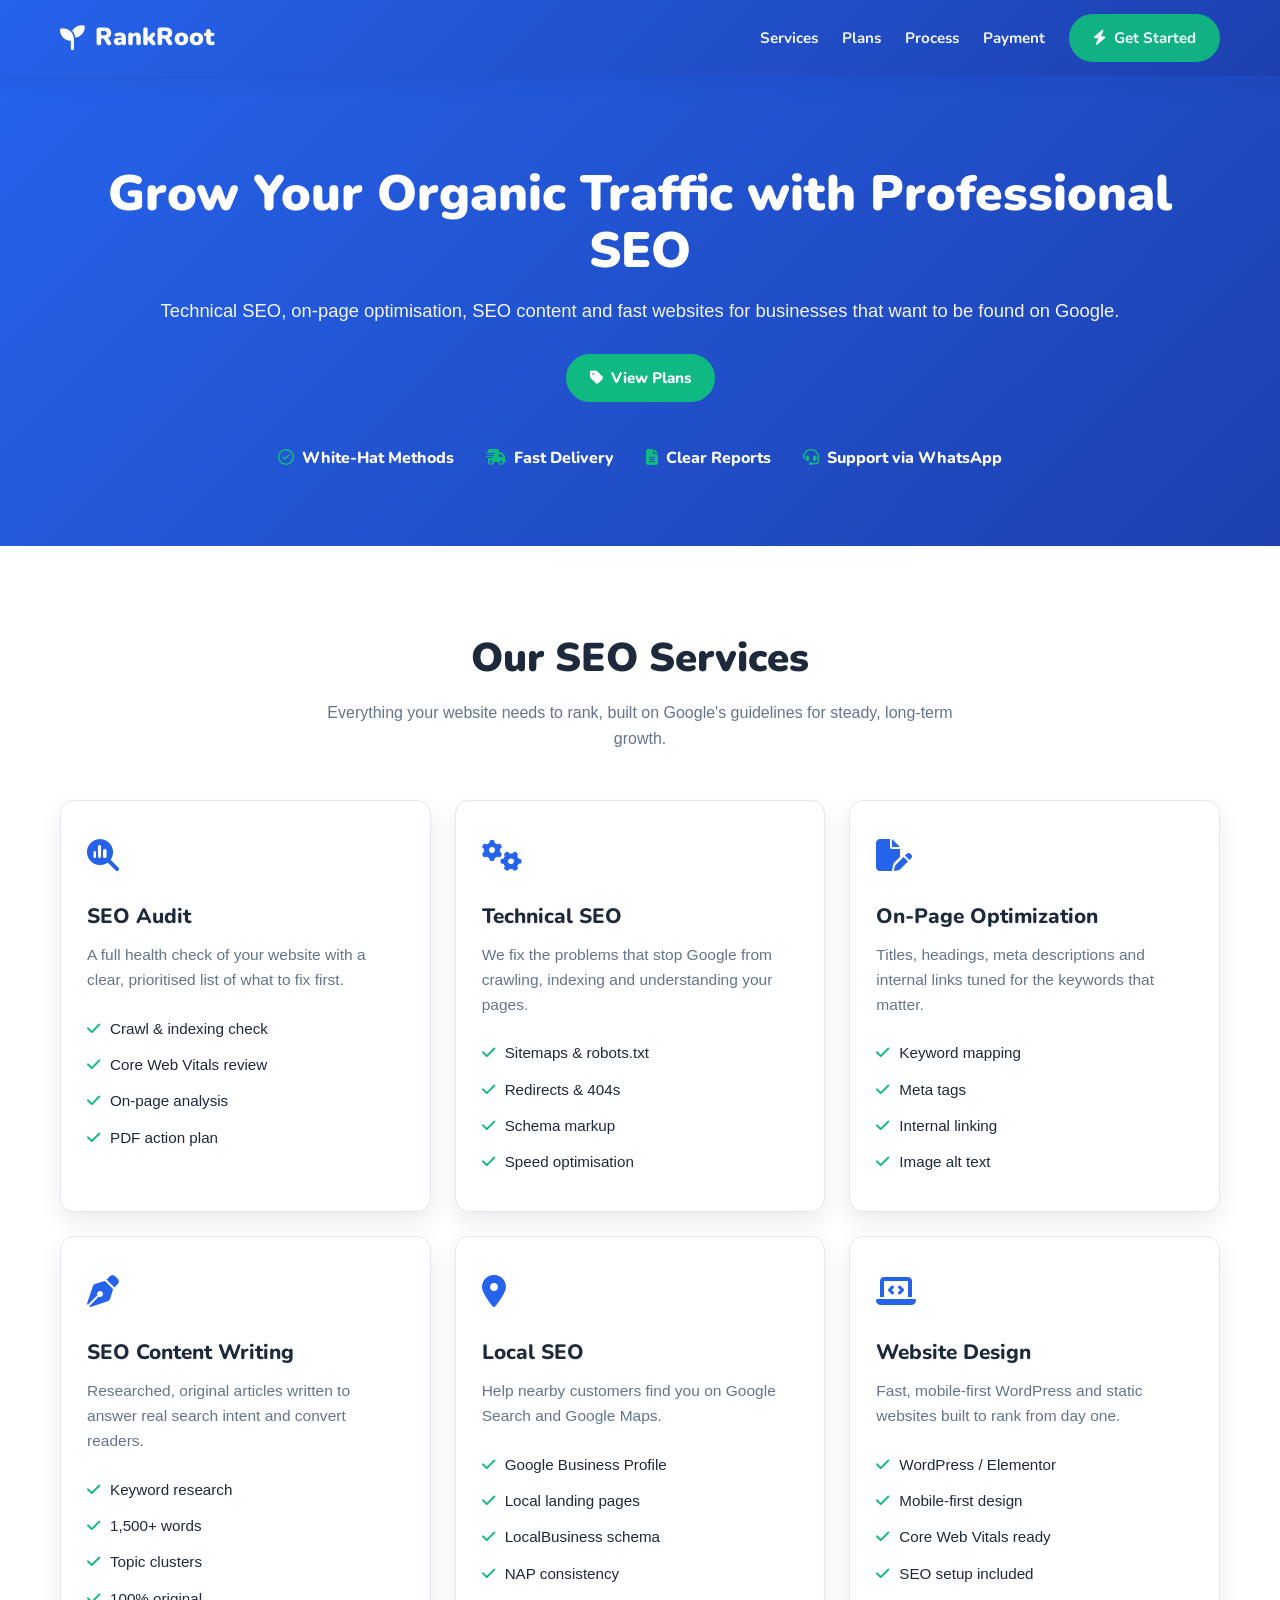
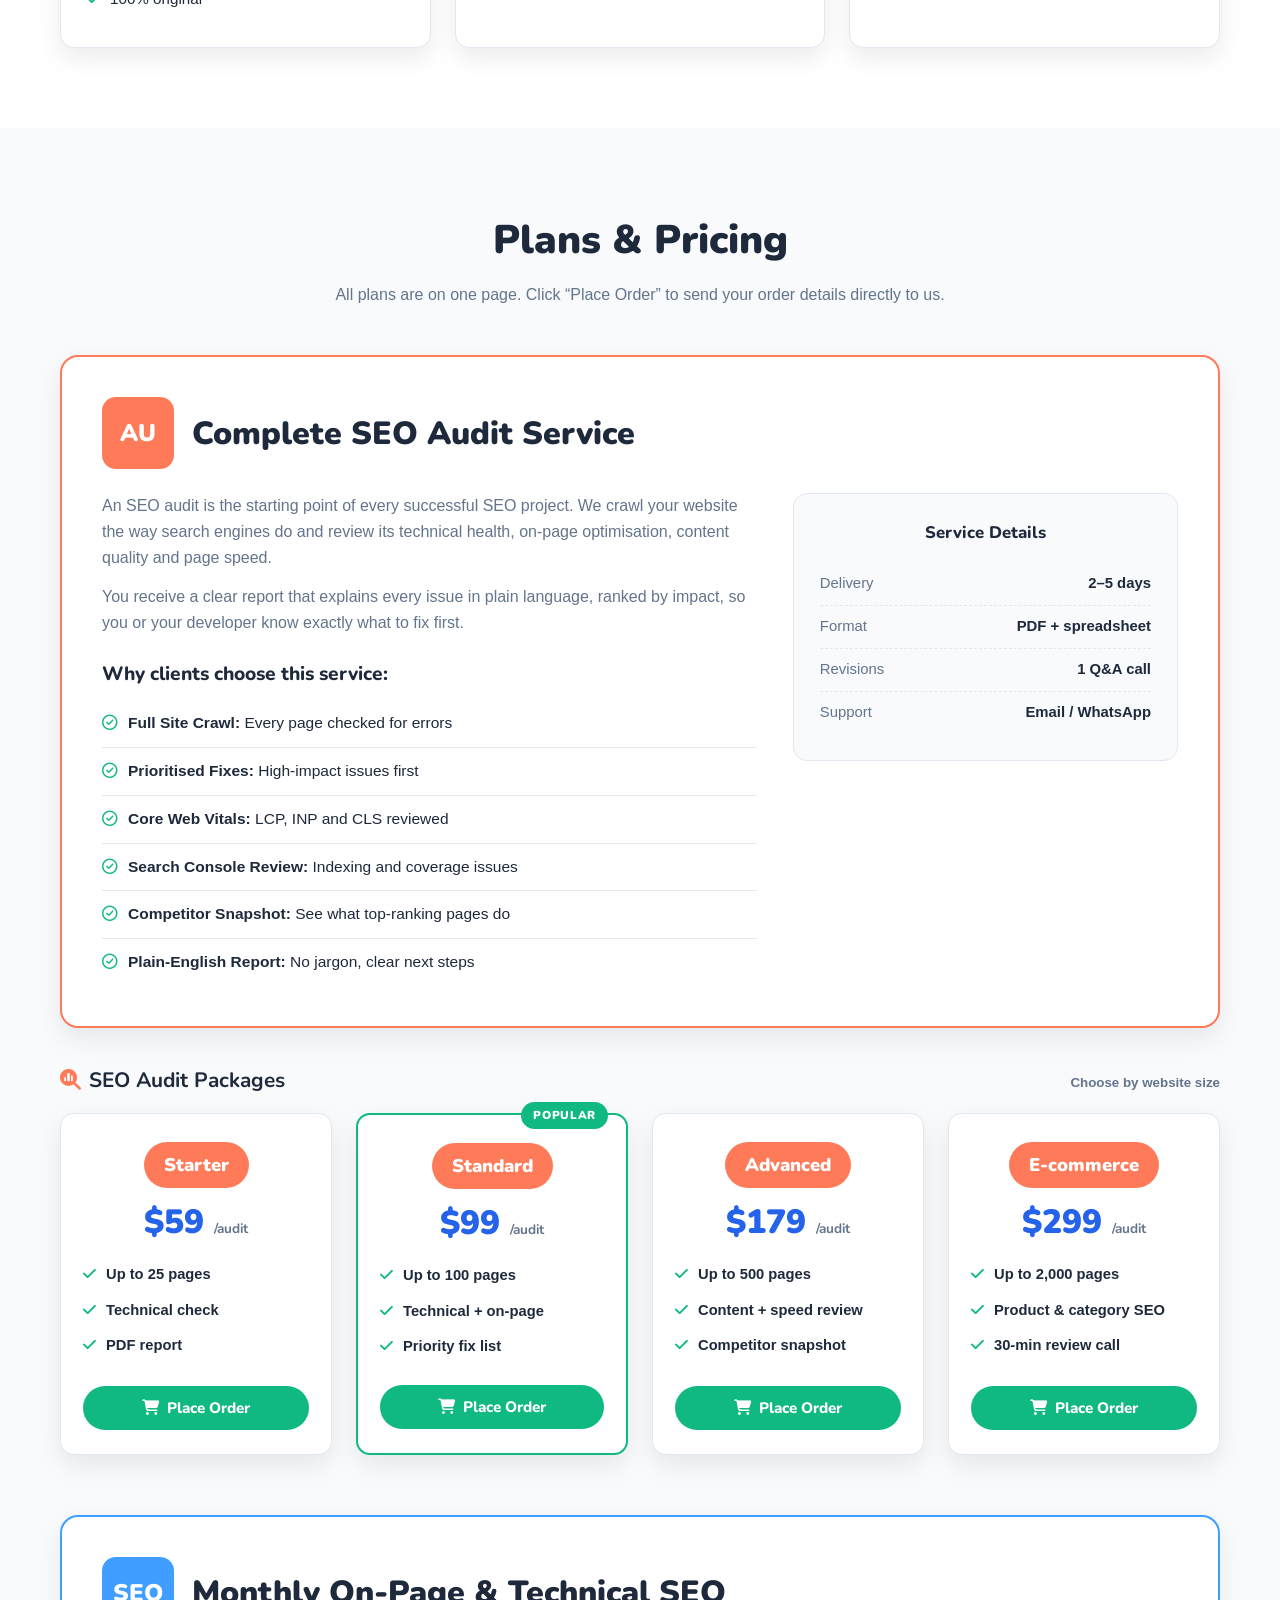
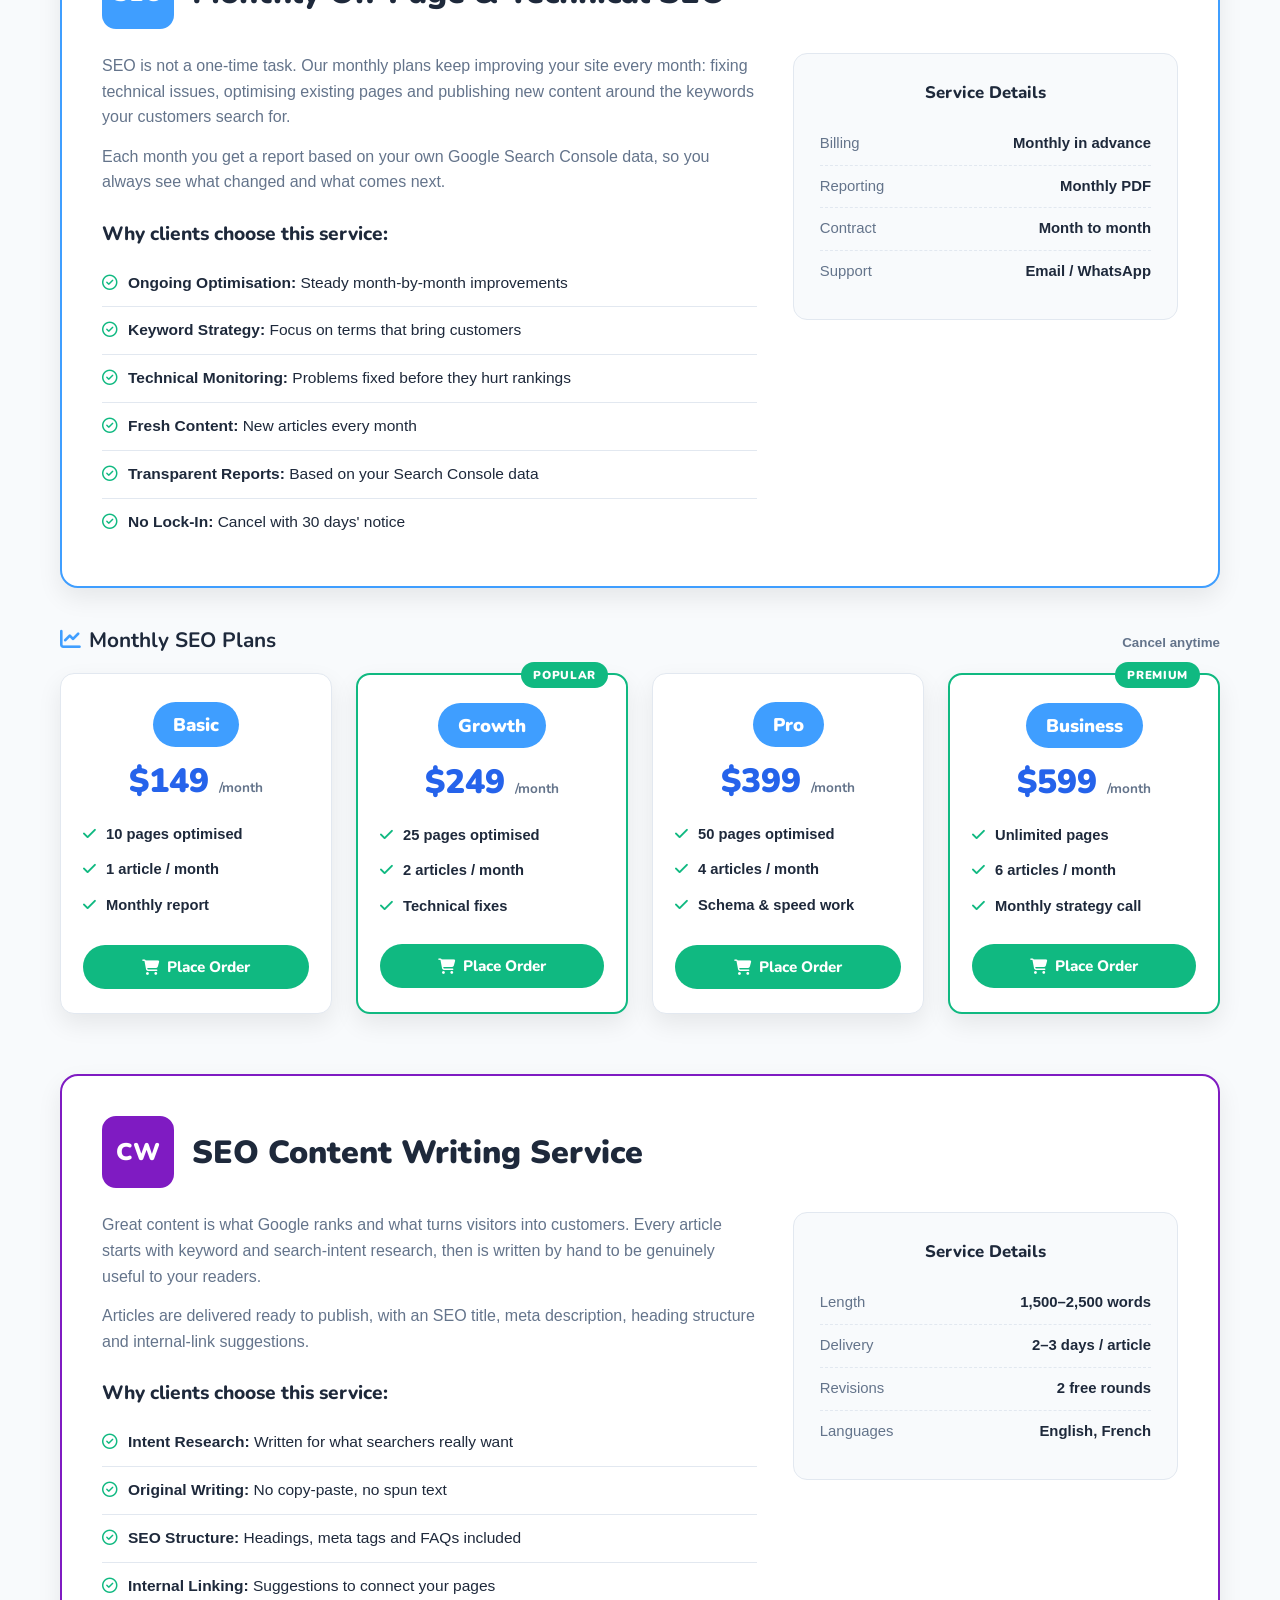
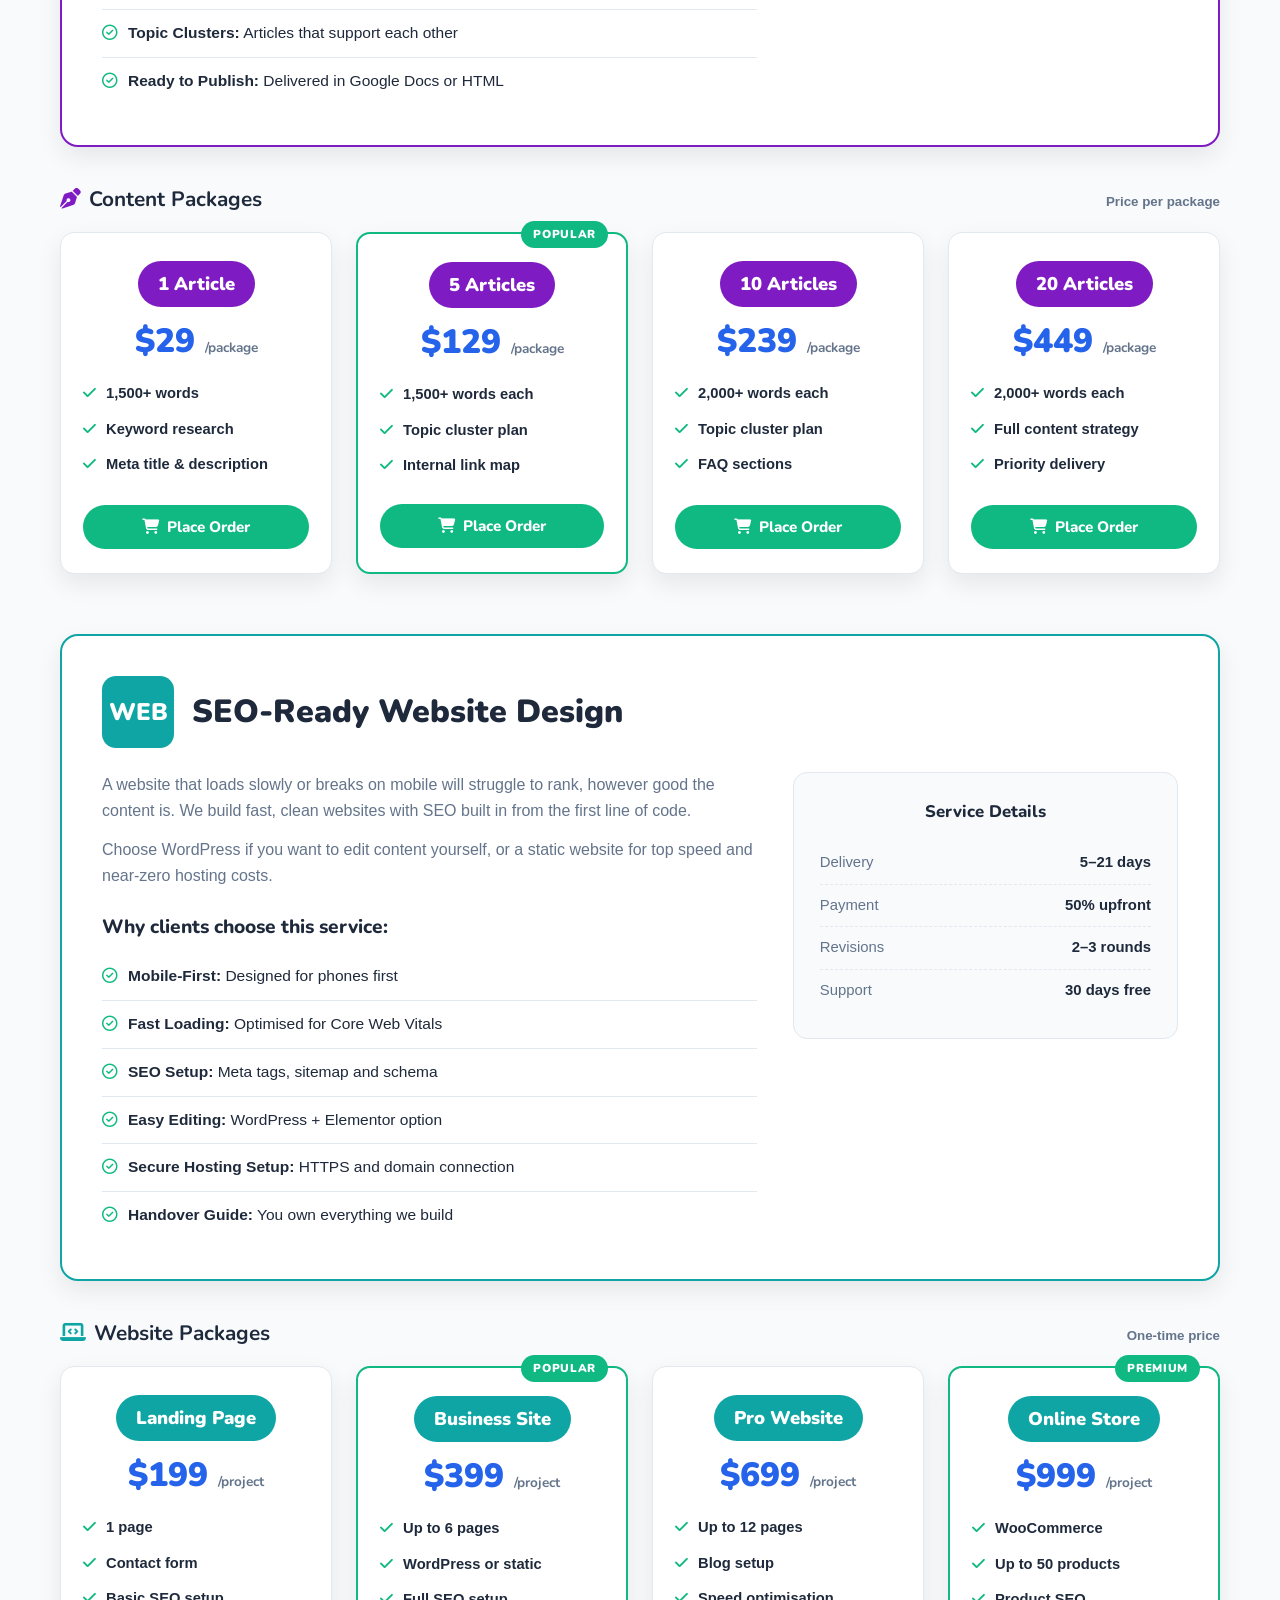
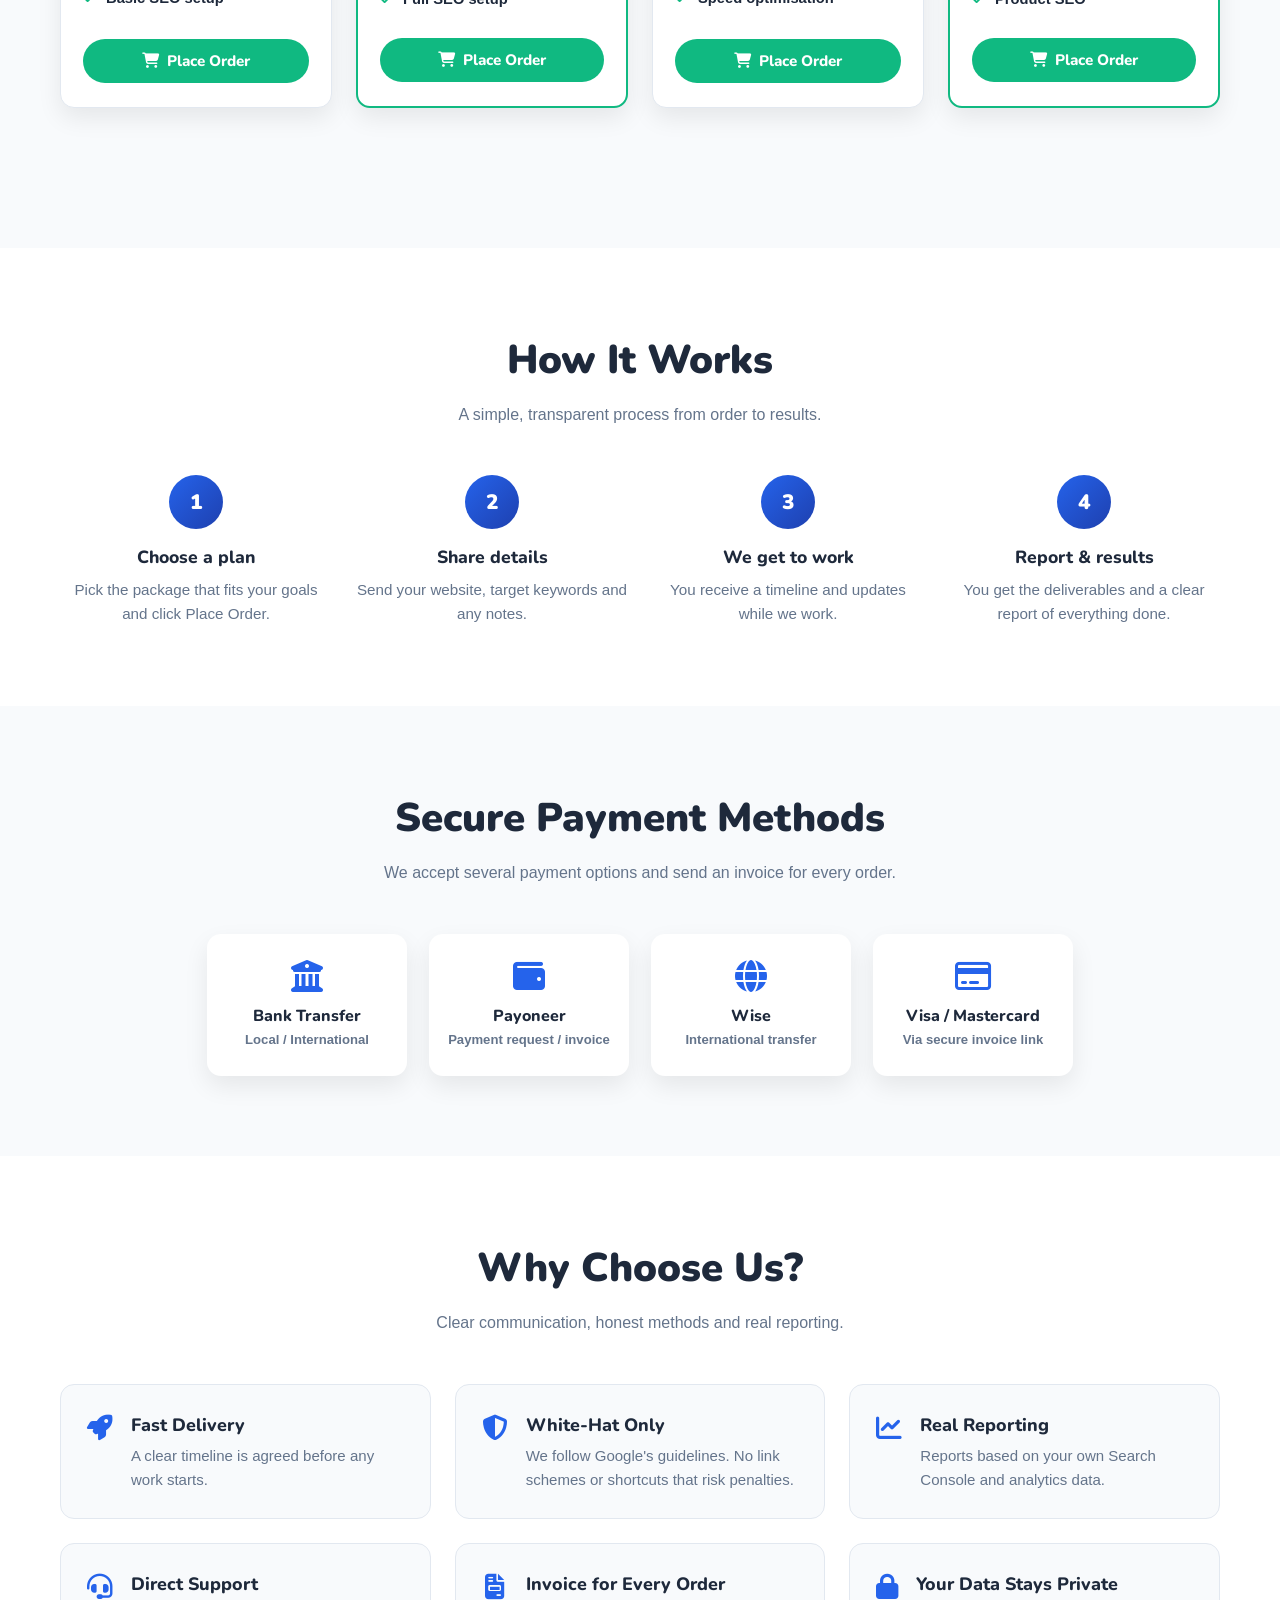
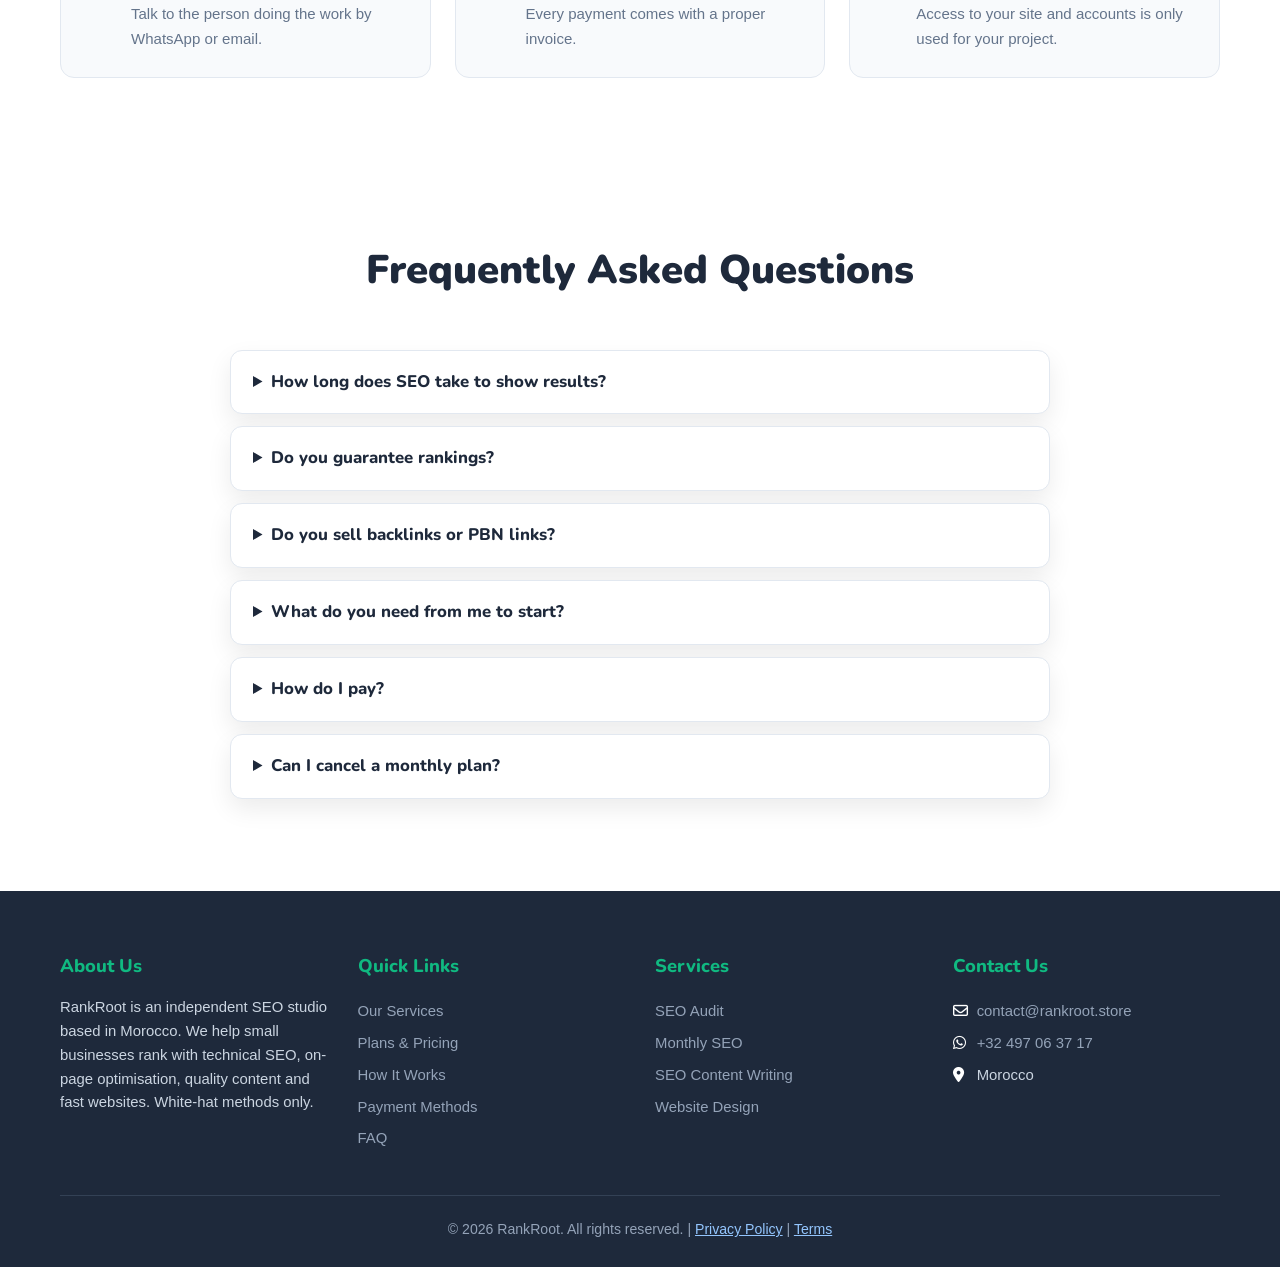
==== index.html @ 09e85301 "RankRoot SEO services site Co-Authored-By: Claude Opus 5.5 <noreply@anthropic.com>" ====
<!doctype html>
<html lang="en">
<head>
<meta charset="utf-8">
<meta name="viewport" content="width=device-width, initial-scale=1">
<title>RankRoot - Professional SEO Services | Audits, Content &amp; Websites</title>
<meta name="description" content="White-hat SEO services: SEO audits, monthly on-page and technical SEO, SEO content writing and fast SEO-ready websites. Clear pricing and real reporting.">
<link rel="preconnect" href="https://fonts.googleapis.com">
<link rel="preconnect" href="https://fonts.gstatic.com" crossorigin>
<link href="https://fonts.googleapis.com/css2?family=Nunito:wght@700;800;900&display=swap" rel="stylesheet">
<link rel="stylesheet" href="https://cdnjs.cloudflare.com/ajax/libs/font-awesome/6.5.1/css/all.min.css">
<link rel="stylesheet" href="styles.css">
</head>
<body>
<header>
  <nav class="container nav">
    <a class="logo" href="index.html"><i class="fa-solid fa-seedling"></i> RankRoot</a>
    <button class="nav-toggle" aria-label="Menu" onclick="this.nextElementSibling.classList.toggle('open')"><i class="fa-solid fa-bars"></i></button>
    <ul>
      <li><a href="index.html#services">Services</a></li>
      <li><a href="index.html#plans">Plans</a></li>
      <li><a href="index.html#process">Process</a></li>
      <li><a href="index.html#payment">Payment</a></li>
      <li><a class="btn" href="index.html#plans"><i class="fa-solid fa-bolt"></i> Get Started</a></li>
    </ul>
  </nav>
</header>
<main>

<section class="hero"><div class="container">
  <h1>Grow Your Organic Traffic with Professional SEO</h1>
  <p>Technical SEO, on-page optimisation, SEO content and fast websites for businesses that want to be found on Google.</p>
  <a class="btn" href="#plans"><i class="fa-solid fa-tag"></i> View Plans</a>
  <div class="trust">
    <span><i class="fa-regular fa-circle-check"></i>White-Hat Methods</span>
    <span><i class="fa-solid fa-truck-fast"></i>Fast Delivery</span>
    <span><i class="fa-solid fa-file-lines"></i>Clear Reports</span>
    <span><i class="fa-solid fa-headset"></i>Support via WhatsApp</span>
  </div>
</div></section>

<section id="services" class="alt"><div class="container">
  <div class="section-title"><h2>Our SEO Services</h2><p>Everything your website needs to rank, built on Google's guidelines for steady, long-term growth.</p></div>
  <div class="grid grid-3"><div class="card"><div class="ico"><i class="fa-solid fa-magnifying-glass-chart"></i></div><h3>SEO Audit</h3><p>A full health check of your website with a clear, prioritised list of what to fix first.</p><ul class="checks"><li><i class="fa-solid fa-check"></i>Crawl &amp; indexing check</li><li><i class="fa-solid fa-check"></i>Core Web Vitals review</li><li><i class="fa-solid fa-check"></i>On-page analysis</li><li><i class="fa-solid fa-check"></i>PDF action plan</li></ul></div><div class="card"><div class="ico"><i class="fa-solid fa-gears"></i></div><h3>Technical SEO</h3><p>We fix the problems that stop Google from crawling, indexing and understanding your pages.</p><ul class="checks"><li><i class="fa-solid fa-check"></i>Sitemaps &amp; robots.txt</li><li><i class="fa-solid fa-check"></i>Redirects &amp; 404s</li><li><i class="fa-solid fa-check"></i>Schema markup</li><li><i class="fa-solid fa-check"></i>Speed optimisation</li></ul></div><div class="card"><div class="ico"><i class="fa-solid fa-file-pen"></i></div><h3>On-Page Optimization</h3><p>Titles, headings, meta descriptions and internal links tuned for the keywords that matter.</p><ul class="checks"><li><i class="fa-solid fa-check"></i>Keyword mapping</li><li><i class="fa-solid fa-check"></i>Meta tags</li><li><i class="fa-solid fa-check"></i>Internal linking</li><li><i class="fa-solid fa-check"></i>Image alt text</li></ul></div><div class="card"><div class="ico"><i class="fa-solid fa-pen-nib"></i></div><h3>SEO Content Writing</h3><p>Researched, original articles written to answer real search intent and convert readers.</p><ul class="checks"><li><i class="fa-solid fa-check"></i>Keyword research</li><li><i class="fa-solid fa-check"></i>1,500+ words</li><li><i class="fa-solid fa-check"></i>Topic clusters</li><li><i class="fa-solid fa-check"></i>100% original</li></ul></div><div class="card"><div class="ico"><i class="fa-solid fa-location-dot"></i></div><h3>Local SEO</h3><p>Help nearby customers find you on Google Search and Google Maps.</p><ul class="checks"><li><i class="fa-solid fa-check"></i>Google Business Profile</li><li><i class="fa-solid fa-check"></i>Local landing pages</li><li><i class="fa-solid fa-check"></i>LocalBusiness schema</li><li><i class="fa-solid fa-check"></i>NAP consistency</li></ul></div><div class="card"><div class="ico"><i class="fa-solid fa-laptop-code"></i></div><h3>Website Design</h3><p>Fast, mobile-first WordPress and static websites built to rank from day one.</p><ul class="checks"><li><i class="fa-solid fa-check"></i>WordPress / Elementor</li><li><i class="fa-solid fa-check"></i>Mobile-first design</li><li><i class="fa-solid fa-check"></i>Core Web Vitals ready</li><li><i class="fa-solid fa-check"></i>SEO setup included</li></ul></div></div>
</div></section>

<section id="plans"><div class="container">
  <div class="section-title"><h2>Plans &amp; Pricing</h2><p>All plans are on one page. Click &ldquo;Place Order&rdquo; to send your order details directly to us.</p></div>
  
<div id="plan-audit" style="--panel: var(--c-audit)">
  <div class="panel">
    <div class="panel-head"><div class="panel-tag">AU</div><h3>Complete SEO Audit Service</h3></div>
    <div class="panel-body">
      <div><p>An SEO audit is the starting point of every successful SEO project. We crawl your website the way search engines do and review its technical health, on-page optimisation, content quality and page speed.</p><p>You receive a clear report that explains every issue in plain language, ranked by impact, so you or your developer know exactly what to fix first.</p><h4>Why clients choose this service:</h4><ul class="why"><li><i class="fa-regular fa-circle-check"></i><strong>Full Site Crawl:</strong> Every page checked for errors</li><li><i class="fa-regular fa-circle-check"></i><strong>Prioritised Fixes:</strong> High-impact issues first</li><li><i class="fa-regular fa-circle-check"></i><strong>Core Web Vitals:</strong> LCP, INP and CLS reviewed</li><li><i class="fa-regular fa-circle-check"></i><strong>Search Console Review:</strong> Indexing and coverage issues</li><li><i class="fa-regular fa-circle-check"></i><strong>Competitor Snapshot:</strong> See what top-ranking pages do</li><li><i class="fa-regular fa-circle-check"></i><strong>Plain-English Report:</strong> No jargon, clear next steps</li></ul></div>
      <div class="side-box"><h5>Service Details</h5><div class="row"><span>Delivery</span><span>2&ndash;5 days</span></div><div class="row"><span>Format</span><span>PDF + spreadsheet</span></div><div class="row"><span>Revisions</span><span>1 Q&amp;A call</span></div><div class="row"><span>Support</span><span>Email / WhatsApp</span></div></div>
    </div>
  </div>
  <div class="packages">
    <div class="pk-head"><h4><i class="fa-solid fa-magnifying-glass-chart"></i>SEO Audit Packages</h4><small>Choose by website size</small></div>
    <div class="grid grid-4"><div class="pkg"><div><span class="badge">Starter</span></div><div class="price">$59 <small>/audit</small></div><ul class="checks"><li><i class="fa-solid fa-check"></i>Up to 25 pages</li><li><i class="fa-solid fa-check"></i>Technical check</li><li><i class="fa-solid fa-check"></i>PDF report</li></ul><button class="btn btn-block" data-plan="SEO Audit - Starter" data-price="$59/audit"><i class="fa-solid fa-cart-shopping"></i> Place Order</button></div><div class="pkg featured"><span class="ribbon">POPULAR</span><div><span class="badge">Standard</span></div><div class="price">$99 <small>/audit</small></div><ul class="checks"><li><i class="fa-solid fa-check"></i>Up to 100 pages</li><li><i class="fa-solid fa-check"></i>Technical + on-page</li><li><i class="fa-solid fa-check"></i>Priority fix list</li></ul><button class="btn btn-block" data-plan="SEO Audit - Standard" data-price="$99/audit"><i class="fa-solid fa-cart-shopping"></i> Place Order</button></div><div class="pkg"><div><span class="badge">Advanced</span></div><div class="price">$179 <small>/audit</small></div><ul class="checks"><li><i class="fa-solid fa-check"></i>Up to 500 pages</li><li><i class="fa-solid fa-check"></i>Content + speed review</li><li><i class="fa-solid fa-check"></i>Competitor snapshot</li></ul><button class="btn btn-block" data-plan="SEO Audit - Advanced" data-price="$179/audit"><i class="fa-solid fa-cart-shopping"></i> Place Order</button></div><div class="pkg"><div><span class="badge">E-commerce</span></div><div class="price">$299 <small>/audit</small></div><ul class="checks"><li><i class="fa-solid fa-check"></i>Up to 2,000 pages</li><li><i class="fa-solid fa-check"></i>Product &amp; category SEO</li><li><i class="fa-solid fa-check"></i>30-min review call</li></ul><button class="btn btn-block" data-plan="SEO Audit - E-commerce" data-price="$299/audit"><i class="fa-solid fa-cart-shopping"></i> Place Order</button></div></div>
  </div>
</div>
<div id="plan-monthly" style="--panel: var(--c-monthly)">
  <div class="panel">
    <div class="panel-head"><div class="panel-tag">SEO</div><h3>Monthly On-Page &amp; Technical SEO</h3></div>
    <div class="panel-body">
      <div><p>SEO is not a one-time task. Our monthly plans keep improving your site every month: fixing technical issues, optimising existing pages and publishing new content around the keywords your customers search for.</p><p>Each month you get a report based on your own Google Search Console data, so you always see what changed and what comes next.</p><h4>Why clients choose this service:</h4><ul class="why"><li><i class="fa-regular fa-circle-check"></i><strong>Ongoing Optimisation:</strong> Steady month-by-month improvements</li><li><i class="fa-regular fa-circle-check"></i><strong>Keyword Strategy:</strong> Focus on terms that bring customers</li><li><i class="fa-regular fa-circle-check"></i><strong>Technical Monitoring:</strong> Problems fixed before they hurt rankings</li><li><i class="fa-regular fa-circle-check"></i><strong>Fresh Content:</strong> New articles every month</li><li><i class="fa-regular fa-circle-check"></i><strong>Transparent Reports:</strong> Based on your Search Console data</li><li><i class="fa-regular fa-circle-check"></i><strong>No Lock-In:</strong> Cancel with 30 days' notice</li></ul></div>
      <div class="side-box"><h5>Service Details</h5><div class="row"><span>Billing</span><span>Monthly in advance</span></div><div class="row"><span>Reporting</span><span>Monthly PDF</span></div><div class="row"><span>Contract</span><span>Month to month</span></div><div class="row"><span>Support</span><span>Email / WhatsApp</span></div></div>
    </div>
  </div>
  <div class="packages">
    <div class="pk-head"><h4><i class="fa-solid fa-chart-line"></i>Monthly SEO Plans</h4><small>Cancel anytime</small></div>
    <div class="grid grid-4"><div class="pkg"><div><span class="badge">Basic</span></div><div class="price">$149 <small>/month</small></div><ul class="checks"><li><i class="fa-solid fa-check"></i>10 pages optimised</li><li><i class="fa-solid fa-check"></i>1 article / month</li><li><i class="fa-solid fa-check"></i>Monthly report</li></ul><button class="btn btn-block" data-plan="Monthly SEO - Basic" data-price="$149/month"><i class="fa-solid fa-cart-shopping"></i> Place Order</button></div><div class="pkg featured"><span class="ribbon">POPULAR</span><div><span class="badge">Growth</span></div><div class="price">$249 <small>/month</small></div><ul class="checks"><li><i class="fa-solid fa-check"></i>25 pages optimised</li><li><i class="fa-solid fa-check"></i>2 articles / month</li><li><i class="fa-solid fa-check"></i>Technical fixes</li></ul><button class="btn btn-block" data-plan="Monthly SEO - Growth" data-price="$249/month"><i class="fa-solid fa-cart-shopping"></i> Place Order</button></div><div class="pkg"><div><span class="badge">Pro</span></div><div class="price">$399 <small>/month</small></div><ul class="checks"><li><i class="fa-solid fa-check"></i>50 pages optimised</li><li><i class="fa-solid fa-check"></i>4 articles / month</li><li><i class="fa-solid fa-check"></i>Schema &amp; speed work</li></ul><button class="btn btn-block" data-plan="Monthly SEO - Pro" data-price="$399/month"><i class="fa-solid fa-cart-shopping"></i> Place Order</button></div><div class="pkg featured"><span class="ribbon">PREMIUM</span><div><span class="badge">Business</span></div><div class="price">$599 <small>/month</small></div><ul class="checks"><li><i class="fa-solid fa-check"></i>Unlimited pages</li><li><i class="fa-solid fa-check"></i>6 articles / month</li><li><i class="fa-solid fa-check"></i>Monthly strategy call</li></ul><button class="btn btn-block" data-plan="Monthly SEO - Business" data-price="$599/month"><i class="fa-solid fa-cart-shopping"></i> Place Order</button></div></div>
  </div>
</div>
<div id="plan-content" style="--panel: var(--c-content)">
  <div class="panel">
    <div class="panel-head"><div class="panel-tag">CW</div><h3>SEO Content Writing Service</h3></div>
    <div class="panel-body">
      <div><p>Great content is what Google ranks and what turns visitors into customers. Every article starts with keyword and search-intent research, then is written by hand to be genuinely useful to your readers.</p><p>Articles are delivered ready to publish, with an SEO title, meta description, heading structure and internal-link suggestions.</p><h4>Why clients choose this service:</h4><ul class="why"><li><i class="fa-regular fa-circle-check"></i><strong>Intent Research:</strong> Written for what searchers really want</li><li><i class="fa-regular fa-circle-check"></i><strong>Original Writing:</strong> No copy-paste, no spun text</li><li><i class="fa-regular fa-circle-check"></i><strong>SEO Structure:</strong> Headings, meta tags and FAQs included</li><li><i class="fa-regular fa-circle-check"></i><strong>Internal Linking:</strong> Suggestions to connect your pages</li><li><i class="fa-regular fa-circle-check"></i><strong>Topic Clusters:</strong> Articles that support each other</li><li><i class="fa-regular fa-circle-check"></i><strong>Ready to Publish:</strong> Delivered in Google Docs or HTML</li></ul></div>
      <div class="side-box"><h5>Service Details</h5><div class="row"><span>Length</span><span>1,500&ndash;2,500 words</span></div><div class="row"><span>Delivery</span><span>2&ndash;3 days / article</span></div><div class="row"><span>Revisions</span><span>2 free rounds</span></div><div class="row"><span>Languages</span><span>English, French</span></div></div>
    </div>
  </div>
  <div class="packages">
    <div class="pk-head"><h4><i class="fa-solid fa-pen-nib"></i>Content Packages</h4><small>Price per package</small></div>
    <div class="grid grid-4"><div class="pkg"><div><span class="badge">1 Article</span></div><div class="price">$29 <small>/package</small></div><ul class="checks"><li><i class="fa-solid fa-check"></i>1,500+ words</li><li><i class="fa-solid fa-check"></i>Keyword research</li><li><i class="fa-solid fa-check"></i>Meta title &amp; description</li></ul><button class="btn btn-block" data-plan="Content - 1 Article" data-price="$29/package"><i class="fa-solid fa-cart-shopping"></i> Place Order</button></div><div class="pkg featured"><span class="ribbon">POPULAR</span><div><span class="badge">5 Articles</span></div><div class="price">$129 <small>/package</small></div><ul class="checks"><li><i class="fa-solid fa-check"></i>1,500+ words each</li><li><i class="fa-solid fa-check"></i>Topic cluster plan</li><li><i class="fa-solid fa-check"></i>Internal link map</li></ul><button class="btn btn-block" data-plan="Content - 5 Articles" data-price="$129/package"><i class="fa-solid fa-cart-shopping"></i> Place Order</button></div><div class="pkg"><div><span class="badge">10 Articles</span></div><div class="price">$239 <small>/package</small></div><ul class="checks"><li><i class="fa-solid fa-check"></i>2,000+ words each</li><li><i class="fa-solid fa-check"></i>Topic cluster plan</li><li><i class="fa-solid fa-check"></i>FAQ sections</li></ul><button class="btn btn-block" data-plan="Content - 10 Articles" data-price="$239/package"><i class="fa-solid fa-cart-shopping"></i> Place Order</button></div><div class="pkg"><div><span class="badge">20 Articles</span></div><div class="price">$449 <small>/package</small></div><ul class="checks"><li><i class="fa-solid fa-check"></i>2,000+ words each</li><li><i class="fa-solid fa-check"></i>Full content strategy</li><li><i class="fa-solid fa-check"></i>Priority delivery</li></ul><button class="btn btn-block" data-plan="Content - 20 Articles" data-price="$449/package"><i class="fa-solid fa-cart-shopping"></i> Place Order</button></div></div>
  </div>
</div>
<div id="plan-web" style="--panel: var(--c-web)">
  <div class="panel">
    <div class="panel-head"><div class="panel-tag">WEB</div><h3>SEO-Ready Website Design</h3></div>
    <div class="panel-body">
      <div><p>A website that loads slowly or breaks on mobile will struggle to rank, however good the content is. We build fast, clean websites with SEO built in from the first line of code.</p><p>Choose WordPress if you want to edit content yourself, or a static website for top speed and near-zero hosting costs.</p><h4>Why clients choose this service:</h4><ul class="why"><li><i class="fa-regular fa-circle-check"></i><strong>Mobile-First:</strong> Designed for phones first</li><li><i class="fa-regular fa-circle-check"></i><strong>Fast Loading:</strong> Optimised for Core Web Vitals</li><li><i class="fa-regular fa-circle-check"></i><strong>SEO Setup:</strong> Meta tags, sitemap and schema</li><li><i class="fa-regular fa-circle-check"></i><strong>Easy Editing:</strong> WordPress + Elementor option</li><li><i class="fa-regular fa-circle-check"></i><strong>Secure Hosting Setup:</strong> HTTPS and domain connection</li><li><i class="fa-regular fa-circle-check"></i><strong>Handover Guide:</strong> You own everything we build</li></ul></div>
      <div class="side-box"><h5>Service Details</h5><div class="row"><span>Delivery</span><span>5&ndash;21 days</span></div><div class="row"><span>Payment</span><span>50% upfront</span></div><div class="row"><span>Revisions</span><span>2&ndash;3 rounds</span></div><div class="row"><span>Support</span><span>30 days free</span></div></div>
    </div>
  </div>
  <div class="packages">
    <div class="pk-head"><h4><i class="fa-solid fa-laptop-code"></i>Website Packages</h4><small>One-time price</small></div>
    <div class="grid grid-4"><div class="pkg"><div><span class="badge">Landing Page</span></div><div class="price">$199 <small>/project</small></div><ul class="checks"><li><i class="fa-solid fa-check"></i>1 page</li><li><i class="fa-solid fa-check"></i>Contact form</li><li><i class="fa-solid fa-check"></i>Basic SEO setup</li></ul><button class="btn btn-block" data-plan="Website - Landing Page" data-price="$199/project"><i class="fa-solid fa-cart-shopping"></i> Place Order</button></div><div class="pkg featured"><span class="ribbon">POPULAR</span><div><span class="badge">Business Site</span></div><div class="price">$399 <small>/project</small></div><ul class="checks"><li><i class="fa-solid fa-check"></i>Up to 6 pages</li><li><i class="fa-solid fa-check"></i>WordPress or static</li><li><i class="fa-solid fa-check"></i>Full SEO setup</li></ul><button class="btn btn-block" data-plan="Website - Business Site" data-price="$399/project"><i class="fa-solid fa-cart-shopping"></i> Place Order</button></div><div class="pkg"><div><span class="badge">Pro Website</span></div><div class="price">$699 <small>/project</small></div><ul class="checks"><li><i class="fa-solid fa-check"></i>Up to 12 pages</li><li><i class="fa-solid fa-check"></i>Blog setup</li><li><i class="fa-solid fa-check"></i>Speed optimisation</li></ul><button class="btn btn-block" data-plan="Website - Pro Website" data-price="$699/project"><i class="fa-solid fa-cart-shopping"></i> Place Order</button></div><div class="pkg featured"><span class="ribbon">PREMIUM</span><div><span class="badge">Online Store</span></div><div class="price">$999 <small>/project</small></div><ul class="checks"><li><i class="fa-solid fa-check"></i>WooCommerce</li><li><i class="fa-solid fa-check"></i>Up to 50 products</li><li><i class="fa-solid fa-check"></i>Product SEO</li></ul><button class="btn btn-block" data-plan="Website - Online Store" data-price="$999/project"><i class="fa-solid fa-cart-shopping"></i> Place Order</button></div></div>
  </div>
</div>
</div></section>

<section id="process" class="alt"><div class="container">
  <div class="section-title"><h2>How It Works</h2><p>A simple, transparent process from order to results.</p></div>
  <div class="grid grid-4"><div class="step"><div class="num">1</div><h3>Choose a plan</h3><p>Pick the package that fits your goals and click Place Order.</p></div><div class="step"><div class="num">2</div><h3>Share details</h3><p>Send your website, target keywords and any notes.</p></div><div class="step"><div class="num">3</div><h3>We get to work</h3><p>You receive a timeline and updates while we work.</p></div><div class="step"><div class="num">4</div><h3>Report &amp; results</h3><p>You get the deliverables and a clear report of everything done.</p></div></div>
</div></section>

<section id="payment"><div class="container">
  <div class="section-title"><h2>Secure Payment Methods</h2><p>We accept several payment options and send an invoice for every order.</p></div>
  <div class="pay-grid"><div class="pay"><i class="fa-solid fa-building-columns"></i><h3>Bank Transfer</h3><p>Local / International</p></div><div class="pay"><i class="fa-solid fa-wallet"></i><h3>Payoneer</h3><p>Payment request / invoice</p></div><div class="pay"><i class="fa-solid fa-globe"></i><h3>Wise</h3><p>International transfer</p></div><div class="pay"><i class="fa-regular fa-credit-card"></i><h3>Visa / Mastercard</h3><p>Via secure invoice link</p></div></div>
</div></section>

<section class="alt"><div class="container">
  <div class="section-title"><h2>Why Choose Us?</h2><p>Clear communication, honest methods and real reporting.</p></div>
  <div class="grid grid-3"><div class="why-card"><i class="fa-solid fa-rocket"></i><div><h3>Fast Delivery</h3><p>A clear timeline is agreed before any work starts.</p></div></div><div class="why-card"><i class="fa-solid fa-shield-halved"></i><div><h3>White-Hat Only</h3><p>We follow Google's guidelines. No link schemes or shortcuts that risk penalties.</p></div></div><div class="why-card"><i class="fa-solid fa-chart-line"></i><div><h3>Real Reporting</h3><p>Reports based on your own Search Console and analytics data.</p></div></div><div class="why-card"><i class="fa-solid fa-headset"></i><div><h3>Direct Support</h3><p>Talk to the person doing the work by WhatsApp or email.</p></div></div><div class="why-card"><i class="fa-solid fa-file-invoice"></i><div><h3>Invoice for Every Order</h3><p>Every payment comes with a proper invoice.</p></div></div><div class="why-card"><i class="fa-solid fa-lock"></i><div><h3>Your Data Stays Private</h3><p>Access to your site and accounts is only used for your project.</p></div></div></div>
</div></section>


<section id="faq" class="alt"><div class="container">
  <div class="section-title"><h2>Frequently Asked Questions</h2></div>
  <div class="faq"><details><summary>How long does SEO take to show results?</summary><p>Technical fixes can show up in Search Console within a few weeks. Content-led growth usually takes 3&ndash;6 months. Anyone who promises page-one rankings in days is not being honest.</p></details><details><summary>Do you guarantee rankings?</summary><p>No. Rankings depend on Google's algorithm and your competition. We guarantee professional, guideline-compliant work and transparent reporting.</p></details><details><summary>Do you sell backlinks or PBN links?</summary><p>No. We focus on technical SEO, on-page optimisation and content. Buying links breaks Google's guidelines and can get a site penalised.</p></details><details><summary>What do you need from me to start?</summary><p>Your website URL, your main goals and target keywords, and for some services, access to Google Search Console or your WordPress dashboard.</p></details><details><summary>How do I pay?</summary><p>By bank transfer, Payoneer, Wise or card through a secure invoice link. You receive an invoice for every order.</p></details><details><summary>Can I cancel a monthly plan?</summary><p>Yes. Monthly plans run month to month and can be cancelled with 30 days' notice.</p></details></div>
</div></section>

</main>
<footer>
  <div class="container">
    <div class="footer-grid">
      <div>
        <h4>About Us</h4>
        <p style="font-size:.93rem">RankRoot is an independent SEO studio based in Morocco. We help small businesses rank with technical SEO, on-page optimisation, quality content and fast websites. White-hat methods only.</p>
      </div>
      <div>
        <h4>Quick Links</h4>
        <ul>
          <li><a href="index.html#services">Our Services</a></li>
          <li><a href="index.html#plans">Plans &amp; Pricing</a></li>
          <li><a href="index.html#process">How It Works</a></li>
          <li><a href="index.html#payment">Payment Methods</a></li>
          <li><a href="index.html#faq">FAQ</a></li>
        </ul>
      </div>
      <div>
        <h4>Services</h4>
        <ul>
          <li><a href="index.html#plan-audit">SEO Audit</a></li>
          <li><a href="index.html#plan-monthly">Monthly SEO</a></li>
          <li><a href="index.html#plan-content">SEO Content Writing</a></li>
          <li><a href="index.html#plan-web">Website Design</a></li>
        </ul>
      </div>
      <div class="contact">
        <h4>Contact Us</h4>
        <ul>
          <li><i class="fa-regular fa-envelope"></i> <a href="mailto:contact@rankroot.store">contact@rankroot.store</a></li>
          <li><i class="fa-brands fa-whatsapp"></i> <a href="https://wa.me/32497063717">+32 497 06 37 17</a></li>
          
          <li><i class="fa-solid fa-location-dot"></i> Morocco</li>
        </ul>
      </div>
    </div>
    <p class="copy">&copy; 2026 RankRoot. All rights reserved. | <a href="privacy.html">Privacy Policy</a> | <a href="terms.html">Terms</a></p>
  </div>
</footer>

<div class="modal" id="orderModal" role="dialog" aria-modal="true" aria-labelledby="orderTitle">
  <div class="modal-box">
    <button class="modal-close" aria-label="Close">&times;</button>
    <h3 id="orderTitle">Place Order</h3>
    <p>Fill in your details and send them by WhatsApp or email. We reply with a confirmation and an invoice.</p>
    <label for="oPlan">Selected plan</label><input id="oPlan" readonly>
    <label for="oPrice">Price</label><input id="oPrice" readonly>
    <label>Payment via</label>
    <div class="pay-pick" id="oPay">
      <button type="button" class="on">Payoneer</button><button type="button">Bank Transfer</button><button type="button">Wise</button><button type="button">Card</button>
    </div>
    <label for="oName">Your name</label><input id="oName">
    <label for="oSite">Website URL</label><input id="oSite" placeholder="https://">
    <label for="oKw">Target keywords</label><input id="oKw" placeholder="e.g. dentist in Lyon, best running shoes">
    <label for="oNotes">Notes (optional)</label><textarea id="oNotes"></textarea>
    <div class="send">
      <button class="btn" type="button" data-send="wa"><i class="fa-brands fa-whatsapp"></i> Send via WhatsApp</button>
      
      <button class="btn btn-mail" type="button" data-send="mail"><i class="fa-regular fa-envelope"></i> Send via Email</button>
    </div>
  </div>
</div>
<script>
(function () {
  var modal = document.getElementById('orderModal');
  var $ = function (id) { return document.getElementById(id); };
  document.querySelectorAll('[data-plan]').forEach(function (b) {
    b.addEventListener('click', function () {
      $('oPlan').value = b.dataset.plan; $('oPrice').value = b.dataset.price;
      modal.classList.add('open'); $('oName').focus();
    });
  });
  function close() { modal.classList.remove('open'); }
  modal.querySelector('.modal-close').onclick = close;
  modal.addEventListener('click', function (e) { if (e.target === modal) close(); });
  document.addEventListener('keydown', function (e) { if (e.key === 'Escape') close(); });
  $('oPay').addEventListener('click', function (e) {
    if (e.target.tagName !== 'BUTTON') return;
    this.querySelectorAll('button').forEach(function (x) { x.classList.remove('on'); });
    e.target.classList.add('on');
  });
  function message() {
    var pay = $('oPay').querySelector('.on').textContent;
    return 'New order - RankRoot\n' +
      'Plan: ' + $('oPlan').value + '\nPrice: ' + $('oPrice').value + '\nPayment: ' + pay +
      '\nName: ' + $('oName').value + '\nWebsite: ' + $('oSite').value +
      '\nKeywords: ' + $('oKw').value + '\nNotes: ' + $('oNotes').value;
  }
  modal.querySelectorAll('[data-send]').forEach(function (b) {
    b.addEventListener('click', function () {
      var m = message(), how = b.dataset.send;
      if (how === 'wa') window.open('https://wa.me/32497063717?text=' + encodeURIComponent(m), '_blank');
      if (how === 'mail') location.href = 'mailto:contact@rankroot.store?subject=' + encodeURIComponent('Order: ' + $('oPlan').value) + '&body=' + encodeURIComponent(m);
      if (how === 'tg') {
        // Telegram can't pre-fill a direct message, so copy the order text first.
        try { navigator.clipboard.writeText(m); } catch (e) {}
        alert('Order details copied. Paste them into the Telegram chat that opens next.');
        window.open('https://t.me/', '_blank');
      }
    });
  });
})();
</script>
</body>
</html>
---- styles.css ----
:root {
  --primary-color: #2563eb;
  --secondary-color: #1e40af;
  --accent-color: #10b981;
  --accent-dark: #059669;
  --dark: #1e293b;
  --muted: #64748b;
  --light: #f8fafc;
  --border: #e2e8f0;
  --c-audit: #FF7A59;
  --c-monthly: #3F9EFF;
  --c-content: #7F1BC2;
  --c-web: #0ea5a4;
  --shadow: 0 10px 25px rgba(0, 0, 0, 0.08);
  --shadow2: 0 14px 35px rgba(37, 99, 235, 0.14);
  --radius: 14px;
}

* { margin: 0; padding: 0; box-sizing: border-box; }
html { scroll-behavior: smooth; }
section[id], [id^="plan-"] { scroll-margin-top: 90px; }
body {
  font-family: -apple-system, BlinkMacSystemFont, "Segoe UI", Roboto, Oxygen, Ubuntu, Cantarell, "Helvetica Neue", Arial, "Noto Sans", sans-serif;
  line-height: 1.6;
  color: var(--dark);
  background: var(--light);
  -webkit-text-size-adjust: 100%;
  overflow-x: hidden;
}
h1, h2, h3, h4, .logo, .btn, .badge, .price { font-family: "Nunito", -apple-system, "Segoe UI", sans-serif; }
a { color: var(--primary-color); }
.container { max-width: 1200px; margin: 0 auto; padding: 0 20px; }

/* Header */
header {
  background: linear-gradient(135deg, var(--primary-color) 0%, var(--secondary-color) 100%);
  position: sticky; top: 0; z-index: 50;
  box-shadow: 0 4px 18px rgba(30, 64, 175, 0.25);
}
.nav { display: flex; align-items: center; justify-content: space-between; height: 76px; gap: 16px; }
.logo { color: #fff; font-weight: 900; font-size: 1.55rem; text-decoration: none; display: flex; align-items: center; gap: 10px; }
.nav ul { list-style: none; display: flex; align-items: center; gap: 24px; }
.nav ul a { color: #fff; text-decoration: none; font-weight: 700; font-size: 0.95rem; font-family: "Nunito", sans-serif; opacity: .95; }
.nav ul a:hover { opacity: 1; text-decoration: underline; text-underline-offset: 4px; }
.nav ul a.btn { text-decoration: none; }
.nav-toggle { display: none; background: none; border: 0; color: #fff; font-size: 1.5rem; cursor: pointer; }

/* Buttons */
.btn {
  display: inline-flex; align-items: center; justify-content: center; gap: 8px;
  background: var(--accent-color); color: #fff; border: 0; cursor: pointer;
  padding: 12px 24px; border-radius: 999px; text-decoration: none; font-weight: 800; font-size: 0.95rem;
  transition: background .2s, transform .2s;
}
.btn:hover { background: var(--accent-dark); transform: translateY(-1px); }
.btn-block { width: 100%; }

/* Hero */
.hero {
  background: linear-gradient(135deg, var(--primary-color) 0%, var(--secondary-color) 100%);
  color: #fff; padding: 90px 0 75px; text-align: center;
}
.hero h1 { font-size: clamp(2rem, 4.6vw, 3.1rem); font-weight: 900; line-height: 1.15; margin-bottom: 16px; }
.hero p { font-size: 1.15rem; opacity: .95; margin-bottom: 28px; }
.trust { display: flex; flex-wrap: wrap; justify-content: center; gap: 14px 32px; margin-top: 44px; font-weight: 800; font-family: "Nunito", sans-serif; }
.trust i { color: var(--accent-color); margin-right: 8px; }

/* Sections */
section { padding: 80px 0; }
.alt { background: #fff; }
.section-title { text-align: center; margin-bottom: 48px; }
.section-title h2 { font-size: clamp(1.8rem, 3.6vw, 2.5rem); font-weight: 900; margin-bottom: 10px; }
.section-title p { color: var(--muted); max-width: 680px; margin: 0 auto; }

/* Service cards */
.grid { display: grid; gap: 24px; }
.grid-3 { grid-template-columns: repeat(3, 1fr); }
.grid-4 { grid-template-columns: repeat(4, 1fr); }
.card {
  background: #fff; border: 1px solid var(--border); border-radius: var(--radius);
  padding: 30px 26px; box-shadow: var(--shadow); transition: transform .25s, box-shadow .25s;
}
.card:hover { transform: translateY(-4px); box-shadow: var(--shadow2); }
.card .ico { font-size: 2rem; color: var(--primary-color); margin-bottom: 18px; }
.card h3 { font-size: 1.3rem; font-weight: 800; margin-bottom: 10px; }
.card > p { color: var(--muted); font-size: 0.97rem; }
.checks { list-style: none; margin-top: 18px; }
.checks li { padding: 6px 0; font-size: 0.95rem; }
.checks li i { color: var(--accent-color); margin-right: 10px; }

/* Feature panel (like the DR/DA/TF detail blocks) */
.panel {
  background: #fff; border: 2px solid var(--panel, var(--primary-color)); border-radius: 18px;
  padding: 40px; margin-bottom: 36px; box-shadow: var(--shadow);
}
.panel-head { display: flex; align-items: center; gap: 18px; margin-bottom: 24px; }
.panel-tag {
  background: var(--panel); color: #fff; font-family: "Nunito", sans-serif; font-weight: 900;
  font-size: 1.5rem; width: 72px; height: 72px; border-radius: 14px; display: grid; place-items: center; flex-shrink: 0;
}
.panel-head h3 { font-size: clamp(1.4rem, 2.8vw, 2rem); font-weight: 900; }
.panel-body { display: grid; grid-template-columns: 1.7fr 1fr; gap: 36px; }
.panel-body p { color: var(--muted); margin-bottom: 14px; }
.panel-body h4 { font-size: 1.2rem; font-weight: 800; margin: 24px 0 10px; }
.why { list-style: none; }
.why li { padding: 11px 0; border-bottom: 1px solid var(--border); font-size: 0.97rem; }
.why li:last-child { border-bottom: 0; }
.why li i { color: var(--accent-color); margin-right: 10px; }
.side-box { background: var(--light); border: 1px solid var(--border); border-radius: var(--radius); padding: 26px; align-self: start; }
.side-box h5 { font-family: "Nunito", sans-serif; font-size: 1.05rem; font-weight: 800; text-align: center; margin-bottom: 16px; }
.side-box .row { display: flex; justify-content: space-between; gap: 10px; padding: 9px 0; border-bottom: 1px dashed var(--border); font-size: 0.93rem; }
.side-box .row:last-child { border-bottom: 0; }
.side-box .row span:first-child { color: var(--muted); }
.side-box .row span:last-child { font-weight: 700; text-align: right; }

/* Package cards */
.pk-head { display: flex; justify-content: space-between; align-items: baseline; gap: 12px; margin: 0 0 16px; flex-wrap: wrap; }
.pk-head h4 { font-family: "Nunito", sans-serif; font-size: 1.3rem; font-weight: 700; }
.pk-head h4 i { color: var(--panel); margin-right: 8px; }
.pk-head small { color: var(--muted); font-weight: 700; }
.packages { margin-bottom: 60px; }
.pkg {
  position: relative; background: #fff; border: 1px solid var(--border); border-radius: var(--radius);
  padding: 28px 22px 24px; box-shadow: var(--shadow); text-align: center; display: flex; flex-direction: column;
}
.pkg.featured { border: 2px solid var(--accent-color); }
.ribbon {
  position: absolute; top: -13px; right: 18px; background: var(--accent-color); color: #fff;
  font-size: 0.72rem; font-weight: 900; letter-spacing: .06em; padding: 4px 12px; border-radius: 999px; font-family: "Nunito", sans-serif;
}
.badge {
  display: inline-block; background: var(--panel); color: #fff; font-weight: 900; font-size: 1.15rem;
  padding: 8px 20px; border-radius: 999px; margin: 0 auto 18px;
}
.price { font-size: 2.1rem; font-weight: 900; color: var(--primary-color); line-height: 1; margin-bottom: 18px; }
.price small { font-size: 0.85rem; color: var(--muted); font-weight: 700; }
.pkg .checks { text-align: left; margin: 0 0 20px; flex-grow: 1; }
.pkg .checks li { font-weight: 700; font-size: 0.92rem; }

/* Process */
.step { text-align: center; }
.step .num {
  width: 54px; height: 54px; border-radius: 50%; margin: 0 auto 14px; display: grid; place-items: center;
  background: linear-gradient(135deg, var(--primary-color), var(--secondary-color)); color: #fff; font-weight: 900; font-size: 1.3rem; font-family: "Nunito", sans-serif;
}
.step h3 { font-size: 1.1rem; font-weight: 800; margin-bottom: 6px; }
.step p { color: var(--muted); font-size: 0.95rem; }

/* Payment */
.pay-grid { display: flex; flex-wrap: wrap; justify-content: center; gap: 22px; }
.pay {
  background: #fff; border-radius: var(--radius); box-shadow: var(--shadow); padding: 26px 18px;
  width: 200px; text-align: center;
}
.pay i { font-size: 2rem; color: var(--primary-color); margin-bottom: 12px; }
.pay h3 { font-size: 1rem; font-weight: 800; }
.pay p { font-size: 0.82rem; color: var(--muted); font-weight: 700; }

/* Why choose us */
.why-card { display: flex; gap: 18px; align-items: flex-start; background: var(--light); border: 1px solid var(--border); border-radius: var(--radius); padding: 26px; }
.why-card i { font-size: 1.6rem; color: var(--primary-color); margin-top: 4px; width: 28px; text-align: center; }
.why-card h3 { font-size: 1.12rem; font-weight: 800; margin-bottom: 4px; }
.why-card p { color: var(--muted); font-size: 0.94rem; }

/* About */
.about { display: grid; grid-template-columns: 1fr 1fr; gap: 40px; align-items: start; }
.about h2 { font-size: clamp(1.7rem, 3.2vw, 2.3rem); font-weight: 900; margin-bottom: 14px; }
.about p { color: var(--muted); margin-bottom: 14px; }

/* FAQ */
.faq { max-width: 820px; margin: 0 auto; }
.faq details { background: #fff; border: 1px solid var(--border); border-radius: 12px; padding: 18px 22px; margin-bottom: 12px; box-shadow: var(--shadow); }
.faq summary { font-family: "Nunito", sans-serif; font-weight: 800; font-size: 1.05rem; cursor: pointer; }
.faq details p { color: var(--muted); margin-top: 10px; }

/* Footer */
footer { background: var(--dark); color: #cbd5e1; padding: 60px 0 26px; }
.footer-grid { display: grid; grid-template-columns: repeat(4, 1fr); gap: 30px; }
footer h4 { color: var(--accent-color); font-family: "Nunito", sans-serif; font-weight: 800; font-size: 1.15rem; margin-bottom: 16px; }
footer ul { list-style: none; }
footer li { padding: 4px 0; font-size: 0.93rem; }
footer a { color: #94a3b8; text-decoration: none; }
footer a:hover { color: #fff; }
footer .contact i { width: 20px; color: #fff; }
.copy { border-top: 1px solid #334155; margin-top: 40px; padding-top: 22px; text-align: center; font-size: 0.88rem; color: #94a3b8; }
.copy a { color: #93c5fd; text-decoration: underline; }

/* Order modal */
.modal { position: fixed; inset: 0; background: rgba(15, 23, 42, 0.6); display: none; align-items: center; justify-content: center; padding: 16px; z-index: 100; }
.modal.open { display: flex; }
.modal-box { background: #fff; border-radius: 18px; width: 100%; max-width: 520px; max-height: 92vh; overflow-y: auto; padding: 30px; position: relative; }
.modal-box h3 { font-size: 1.5rem; font-weight: 900; }
.modal-box > p { color: var(--muted); font-size: 0.93rem; margin-bottom: 8px; }
.modal-close { position: absolute; top: 14px; right: 18px; background: none; border: 0; font-size: 1.6rem; cursor: pointer; color: var(--muted); }
.modal label { display: block; font-weight: 700; font-size: 0.88rem; margin: 14px 0 6px; }
.modal input, .modal textarea, .modal select { width: 100%; padding: 11px 13px; border: 1px solid var(--border); border-radius: 10px; font: inherit; background: #fff; color: var(--dark); }
.modal input[readonly] { background: var(--light); font-weight: 700; }
.modal textarea { min-height: 90px; resize: vertical; }
.pay-pick { display: flex; flex-wrap: wrap; gap: 8px; }
.pay-pick button { border: 1px solid var(--border); background: #fff; border-radius: 999px; padding: 7px 14px; font: inherit; font-size: 0.88rem; font-weight: 700; cursor: pointer; }
.pay-pick button.on { background: var(--primary-color); border-color: var(--primary-color); color: #fff; }
.send { display: grid; grid-template-columns: 1fr 1fr; gap: 10px; margin-top: 20px; }
.btn-tg { background: #229ED9; }
.btn-tg:hover { background: #1b84b6; }
.btn-mail { background: var(--dark); grid-column: 1 / -1; }
.btn-mail:hover { background: #0f172a; }

/* Legal pages */
.legal-page { background: #fff; }
.prose { max-width: 800px; }
.prose h1 { font-size: 2.2rem; font-weight: 900; margin-bottom: 8px; }
.prose h2 { font-size: 1.3rem; font-weight: 800; margin: 30px 0 10px; }
.prose p, .prose li { color: var(--muted); margin-bottom: 10px; }
.prose ul { margin-left: 20px; }

@media (max-width: 980px) {
  .grid-4 { grid-template-columns: repeat(2, 1fr); }
  .grid-3 { grid-template-columns: repeat(2, 1fr); }
  .panel-body, .about { grid-template-columns: 1fr; }
  .footer-grid { grid-template-columns: repeat(2, 1fr); }
}
@media (max-width: 760px) {
  .nav-toggle { display: block; }
  .nav ul {
    display: none; position: absolute; top: 76px; left: 0; right: 0; flex-direction: column; gap: 0;
    background: var(--secondary-color); padding: 8px 0 18px;
  }
  .nav ul.open { display: flex; }
  .nav ul li { width: 100%; text-align: center; }
  .nav ul a { display: block; padding: 12px; }
  .nav ul a.btn { display: inline-flex; margin-top: 8px; }
  .grid-3, .grid-4, .footer-grid { grid-template-columns: 1fr; }
  section { padding: 60px 0; }
  .panel { padding: 24px 18px; }
  .panel-tag { width: 58px; height: 58px; font-size: 1.2rem; }
  .send { grid-template-columns: 1fr; }
}
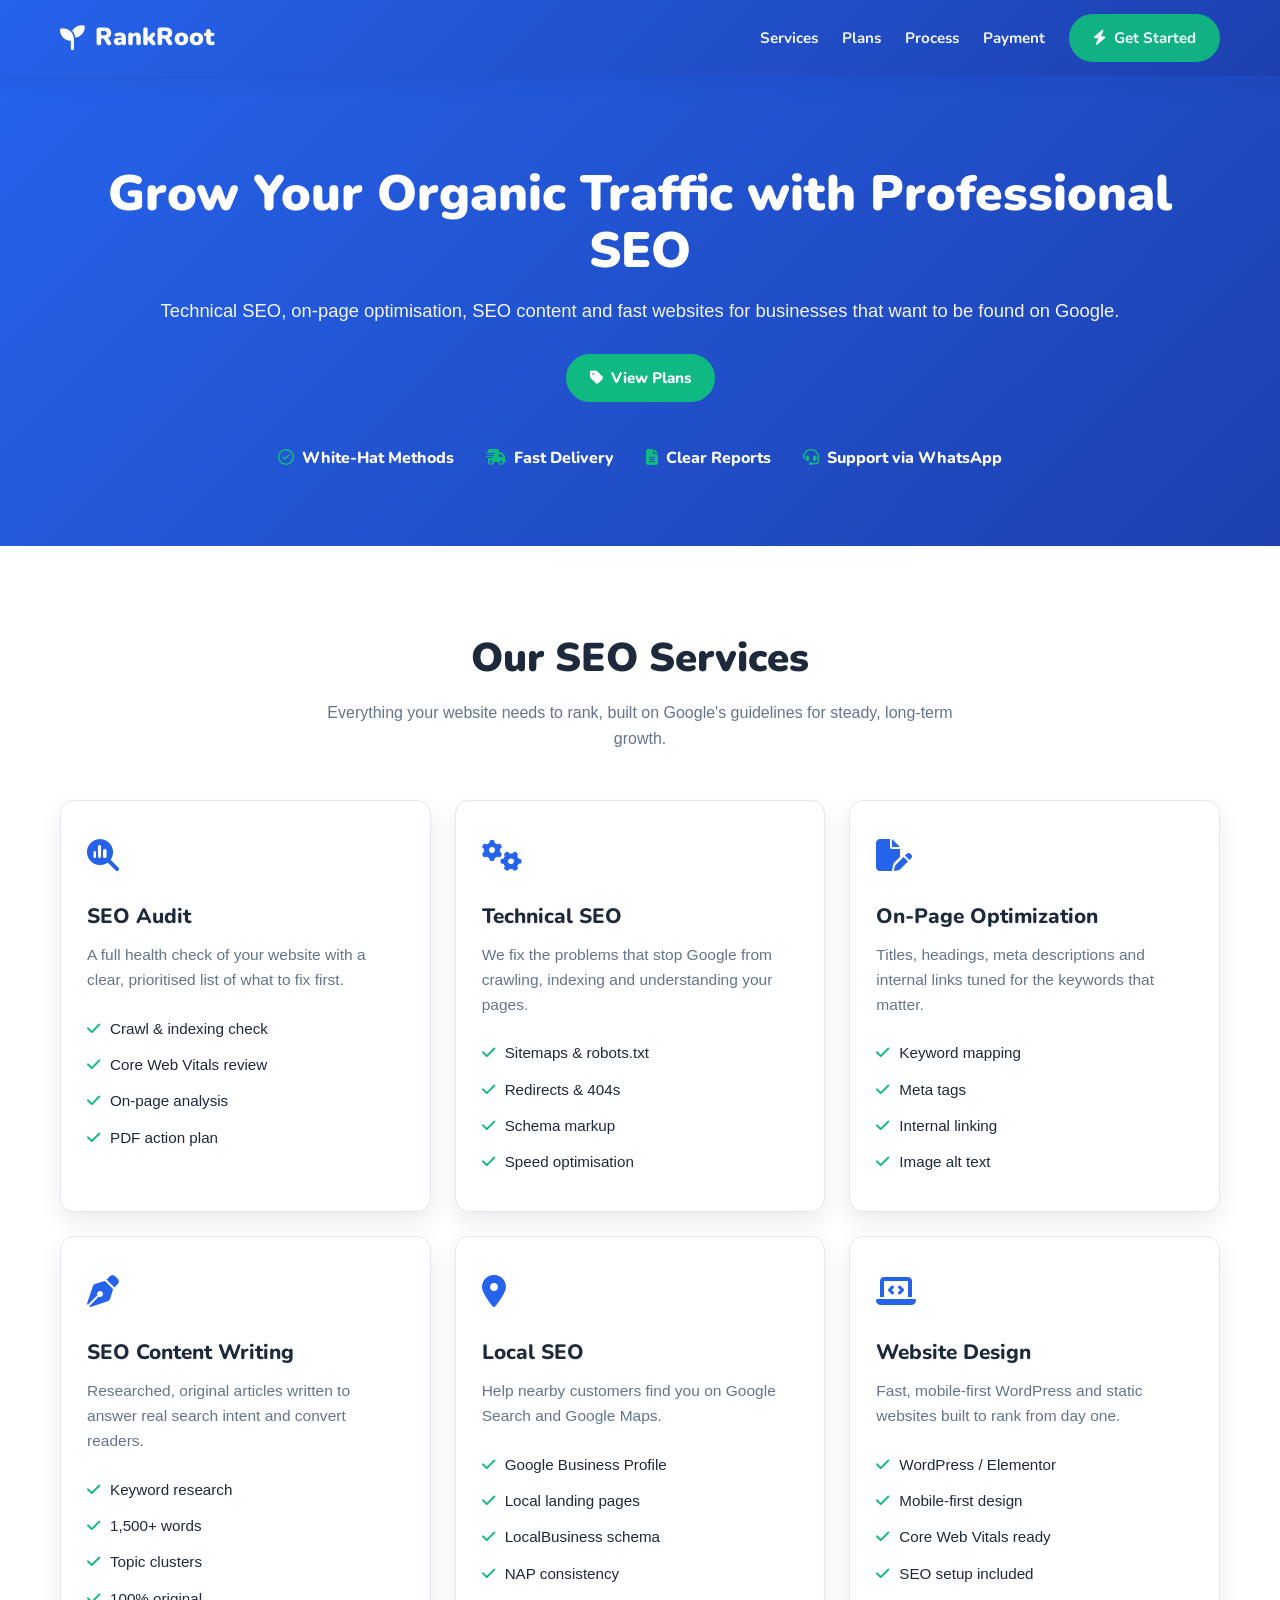
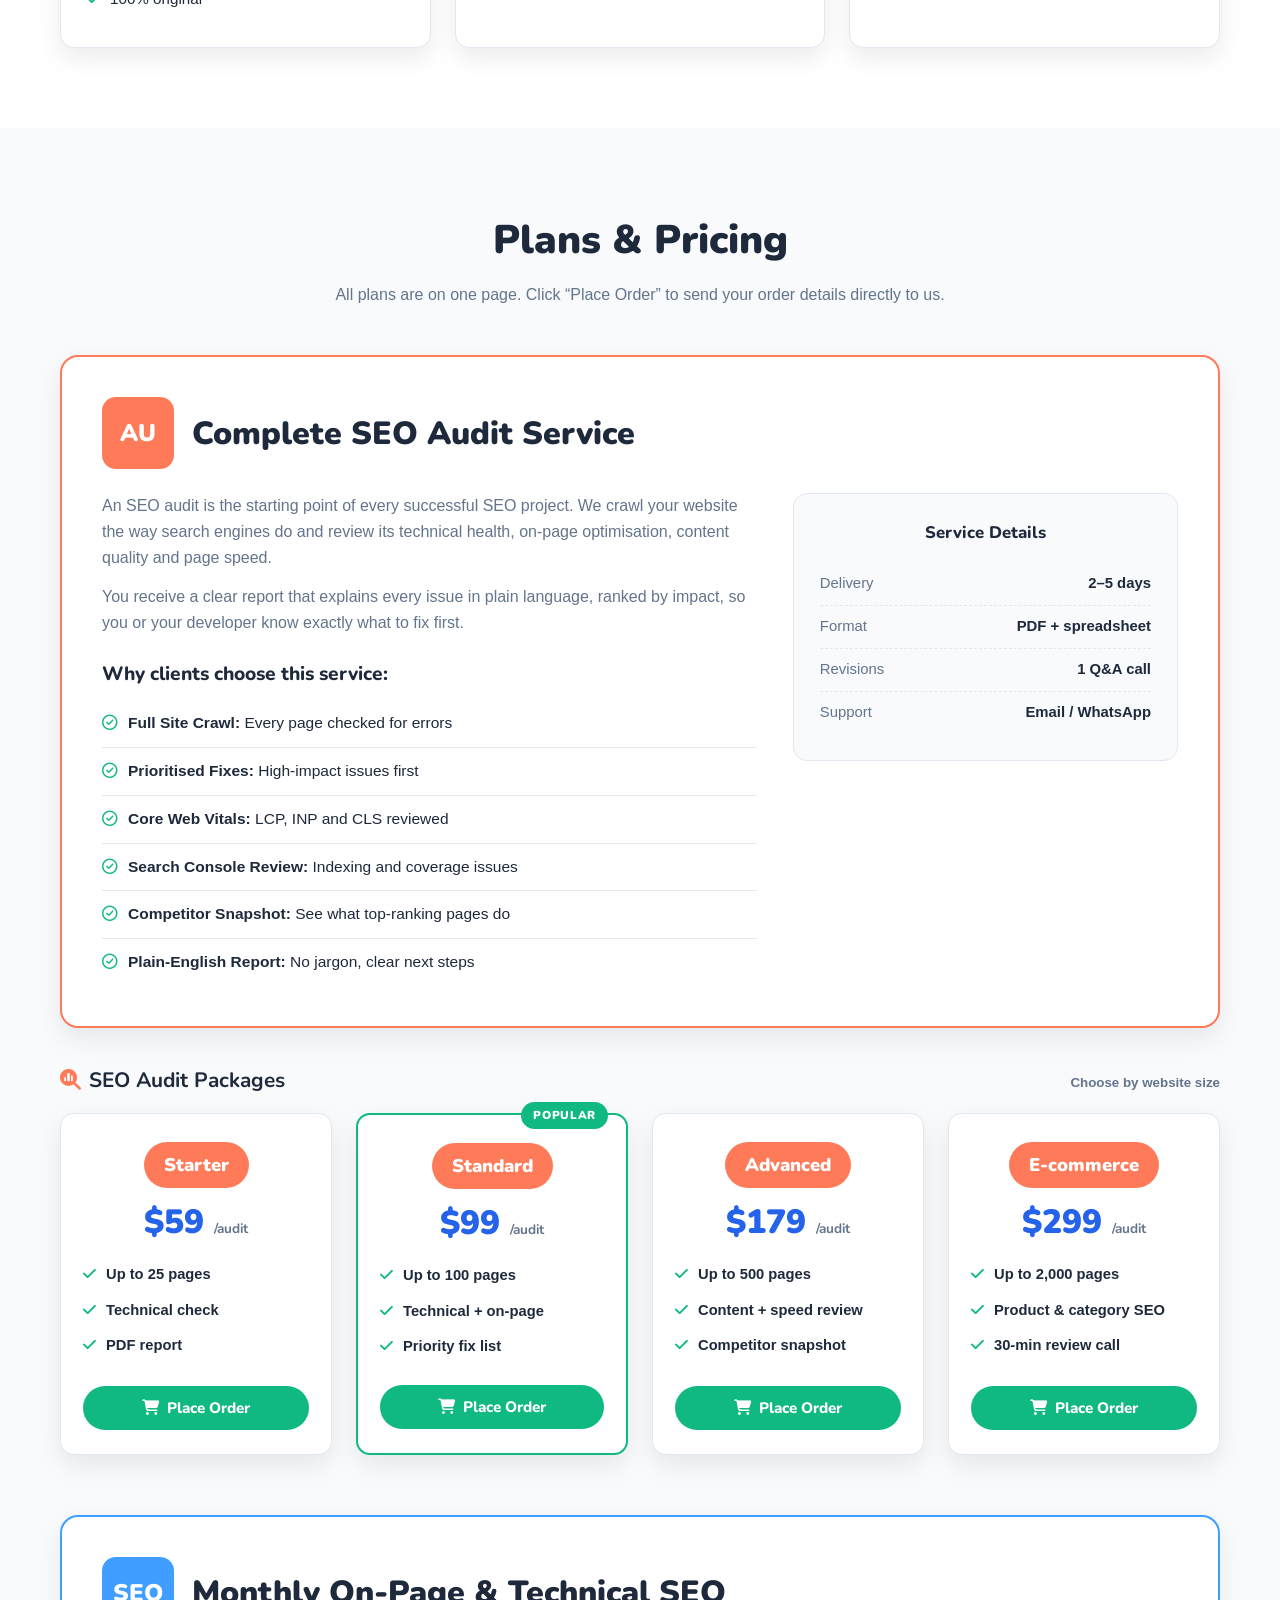
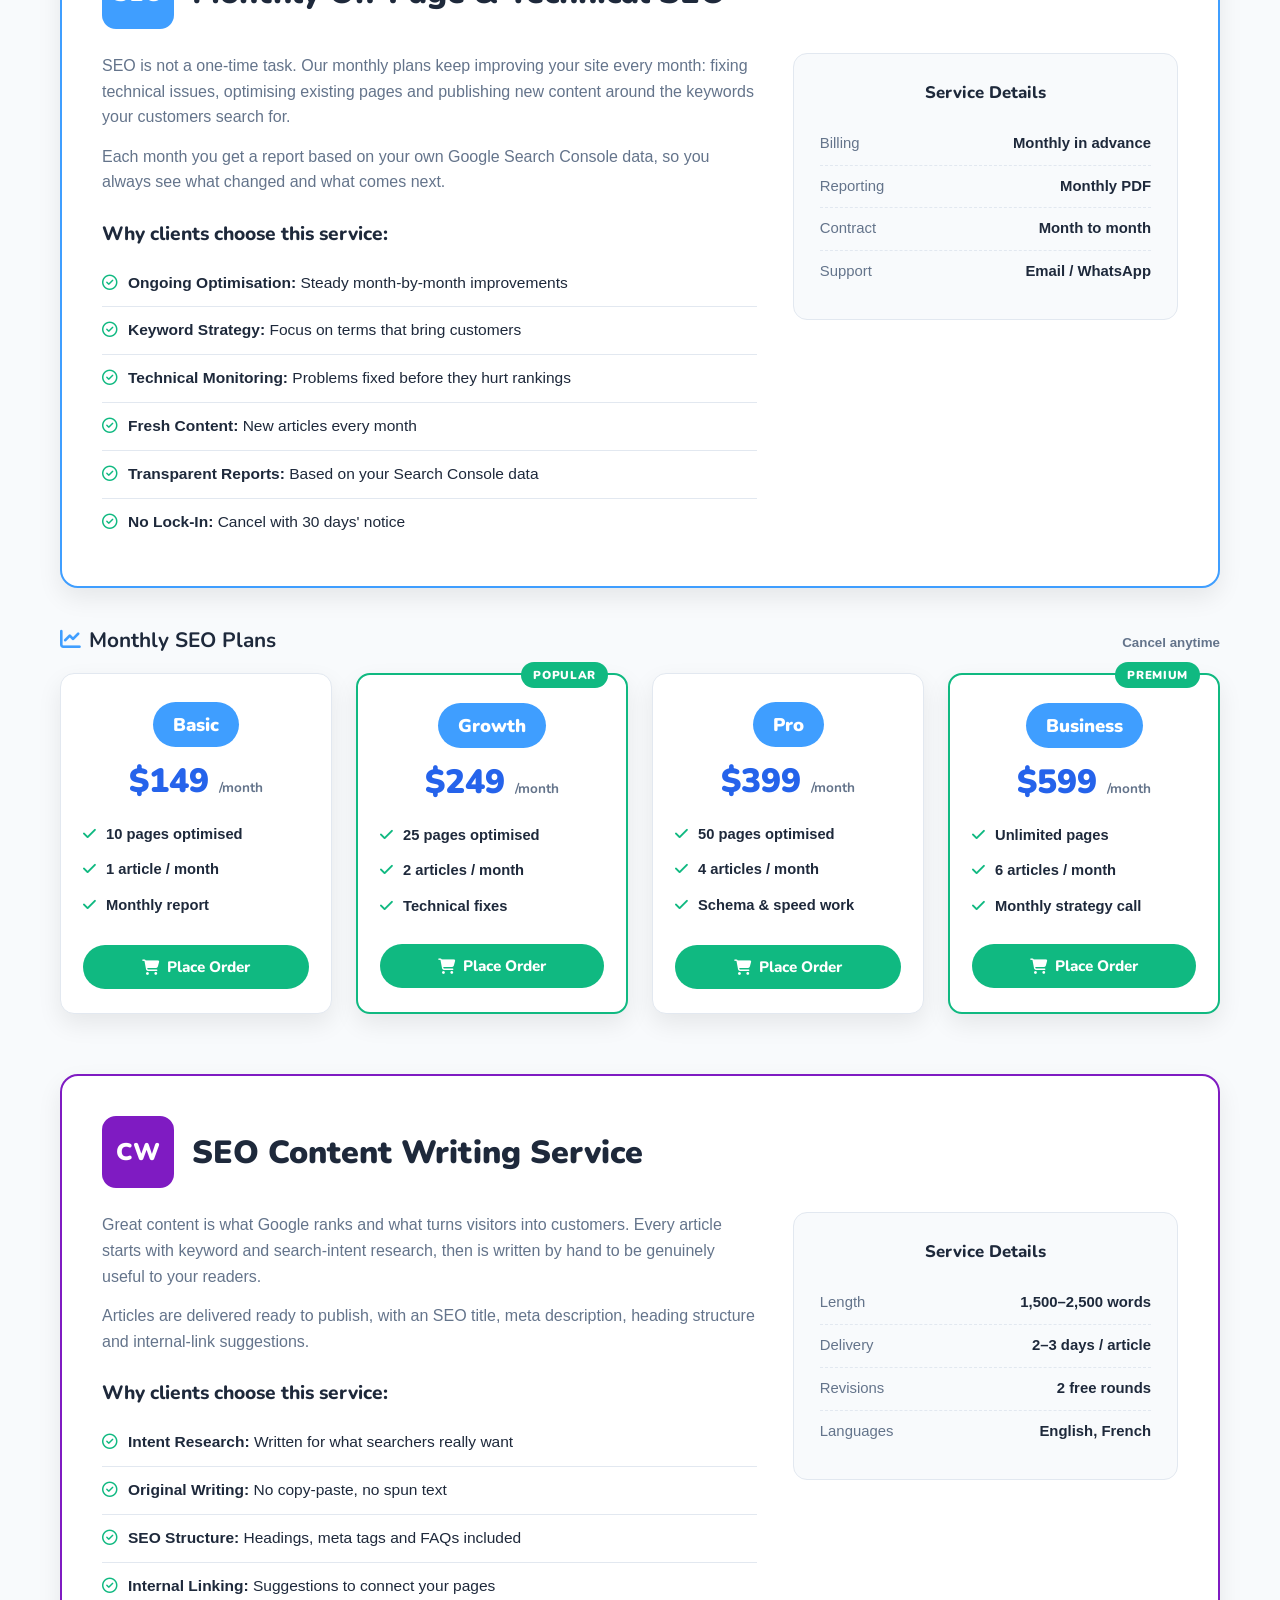
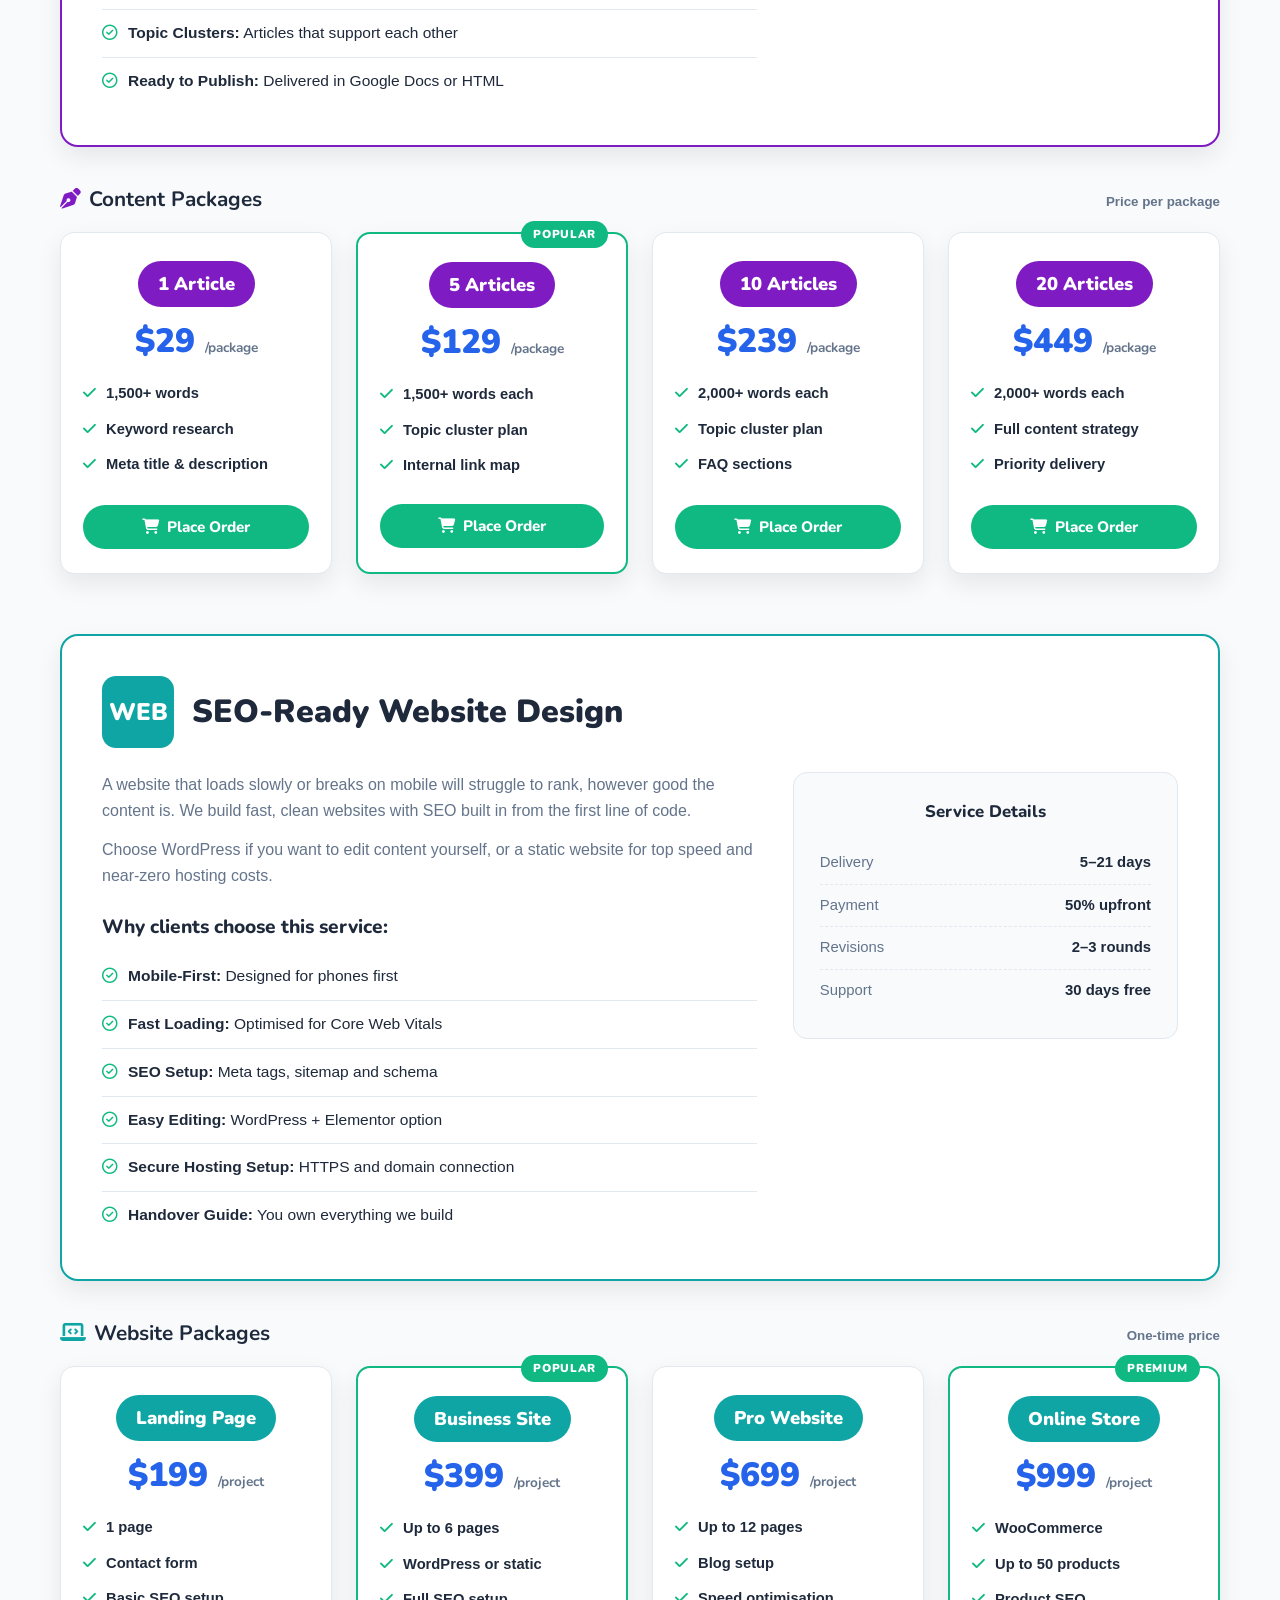
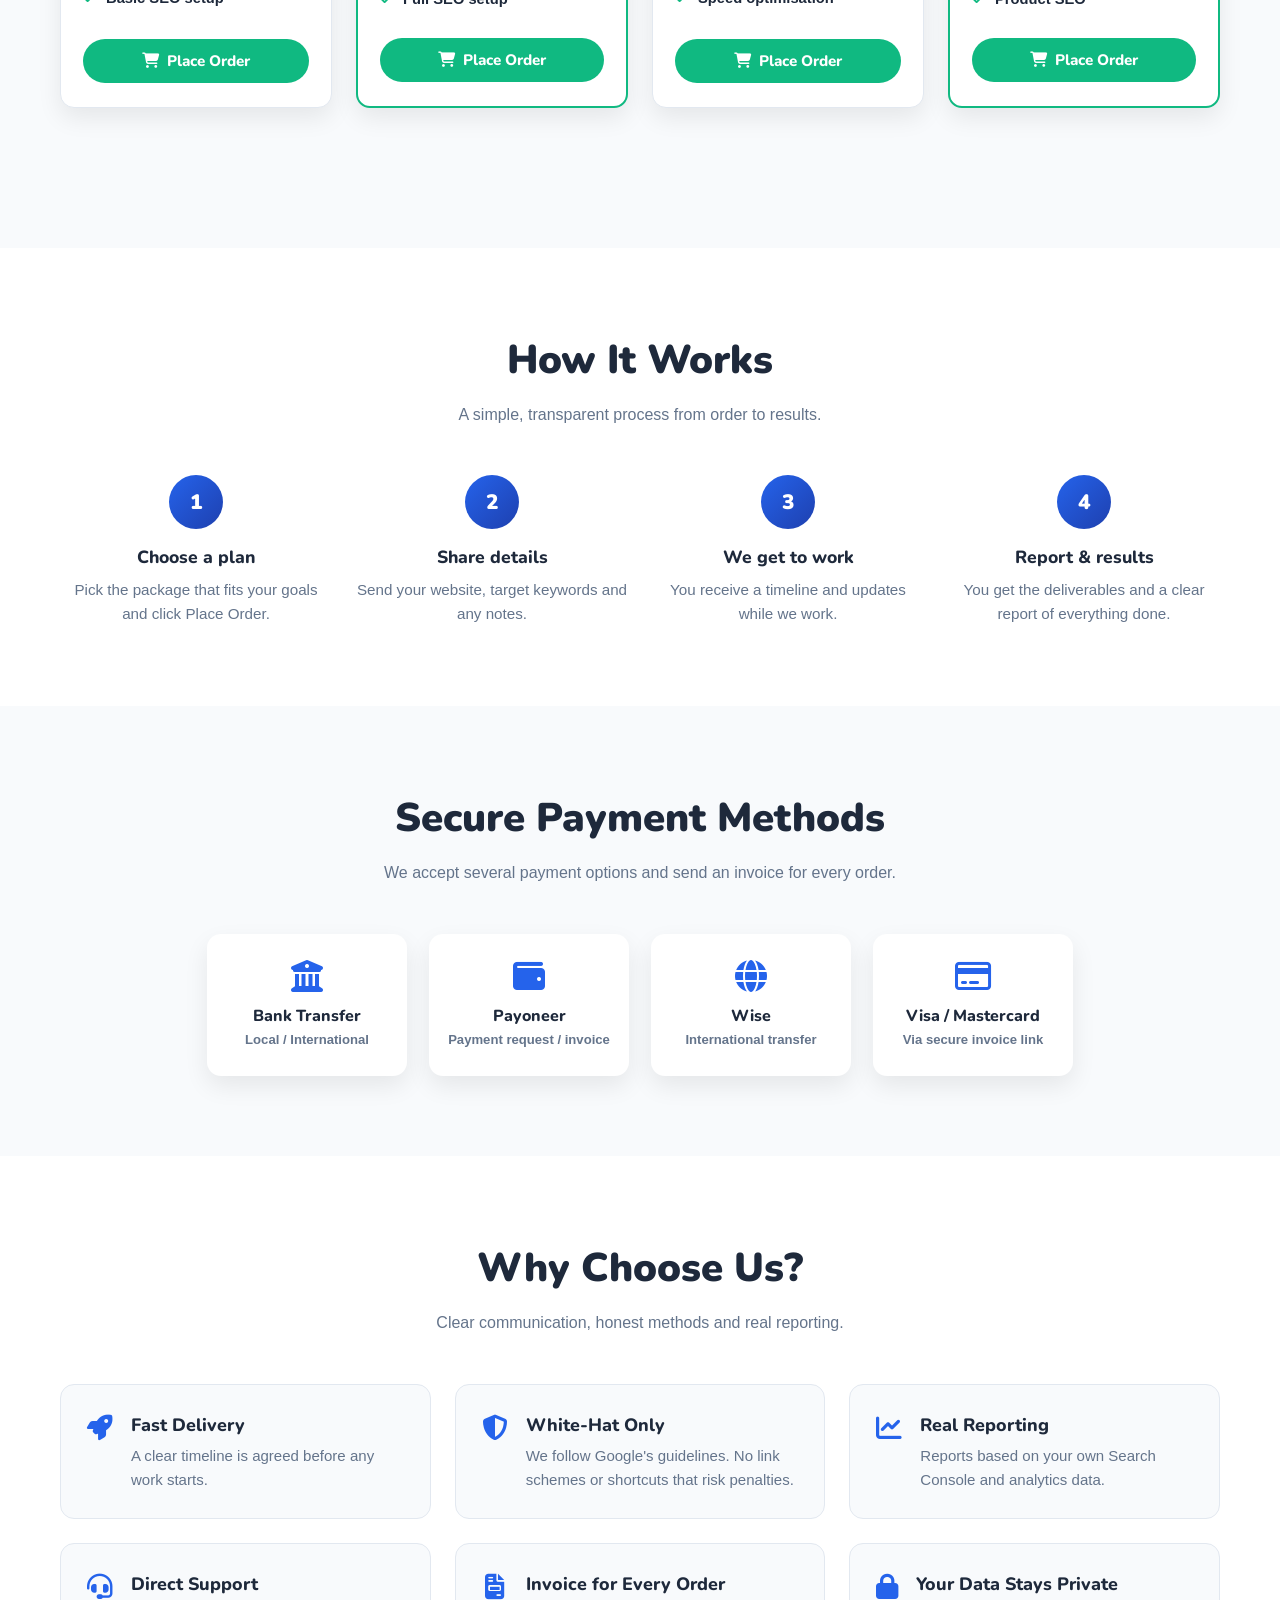
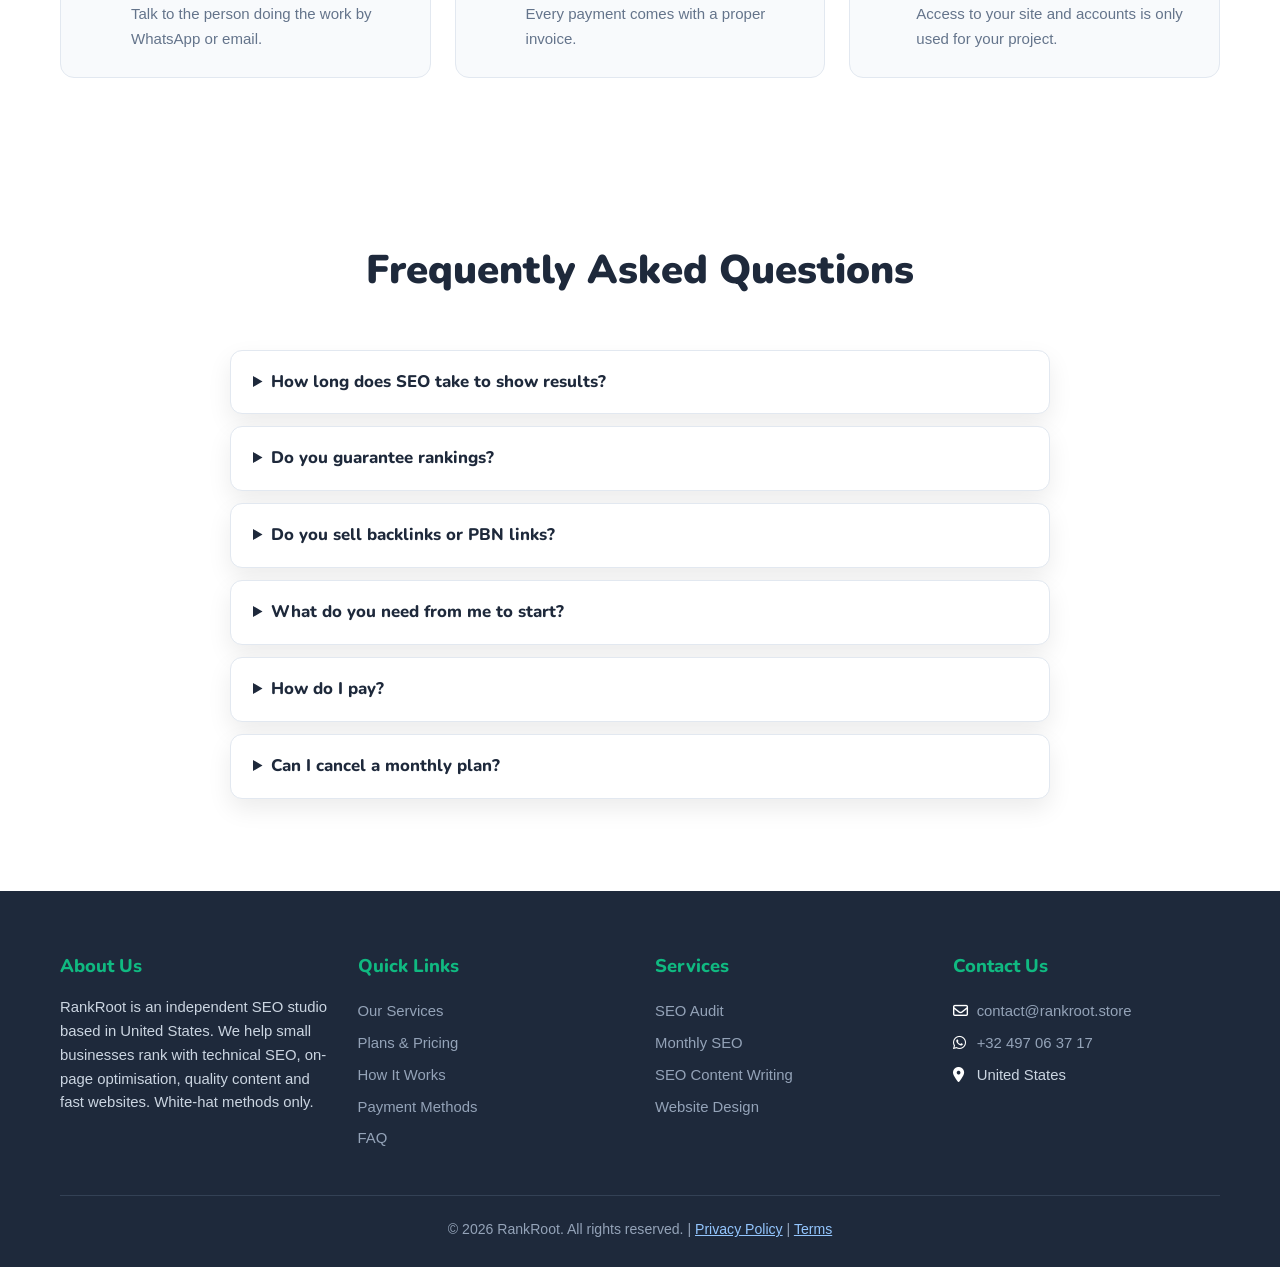
==== commit 0288bd94: "Set business location to United States (US LLC) Co-Authored-By: Claude Opus 5.5 <noreply@anthropic.c" ====
--- a/index.html
+++ b/index.html
@@ -128,7 +128,7 @@
     <div class="footer-grid">
       <div>
         <h4>About Us</h4>
-        <p style="font-size:.93rem">RankRoot is an independent SEO studio based in Morocco. We help small businesses rank with technical SEO, on-page optimisation, quality content and fast websites. White-hat methods only.</p>
+        <p style="font-size:.93rem">RankRoot is an independent SEO studio based in United States. We help small businesses rank with technical SEO, on-page optimisation, quality content and fast websites. White-hat methods only.</p>
       </div>
       <div>
         <h4>Quick Links</h4>
@@ -155,7 +155,7 @@
           <li><i class="fa-regular fa-envelope"></i> <a href="mailto:contact@rankroot.store">contact@rankroot.store</a></li>
           <li><i class="fa-brands fa-whatsapp"></i> <a href="https://wa.me/32497063717">+32 497 06 37 17</a></li>
           
-          <li><i class="fa-solid fa-location-dot"></i> Morocco</li>
+          <li><i class="fa-solid fa-location-dot"></i> United States</li>
         </ul>
       </div>
     </div>
